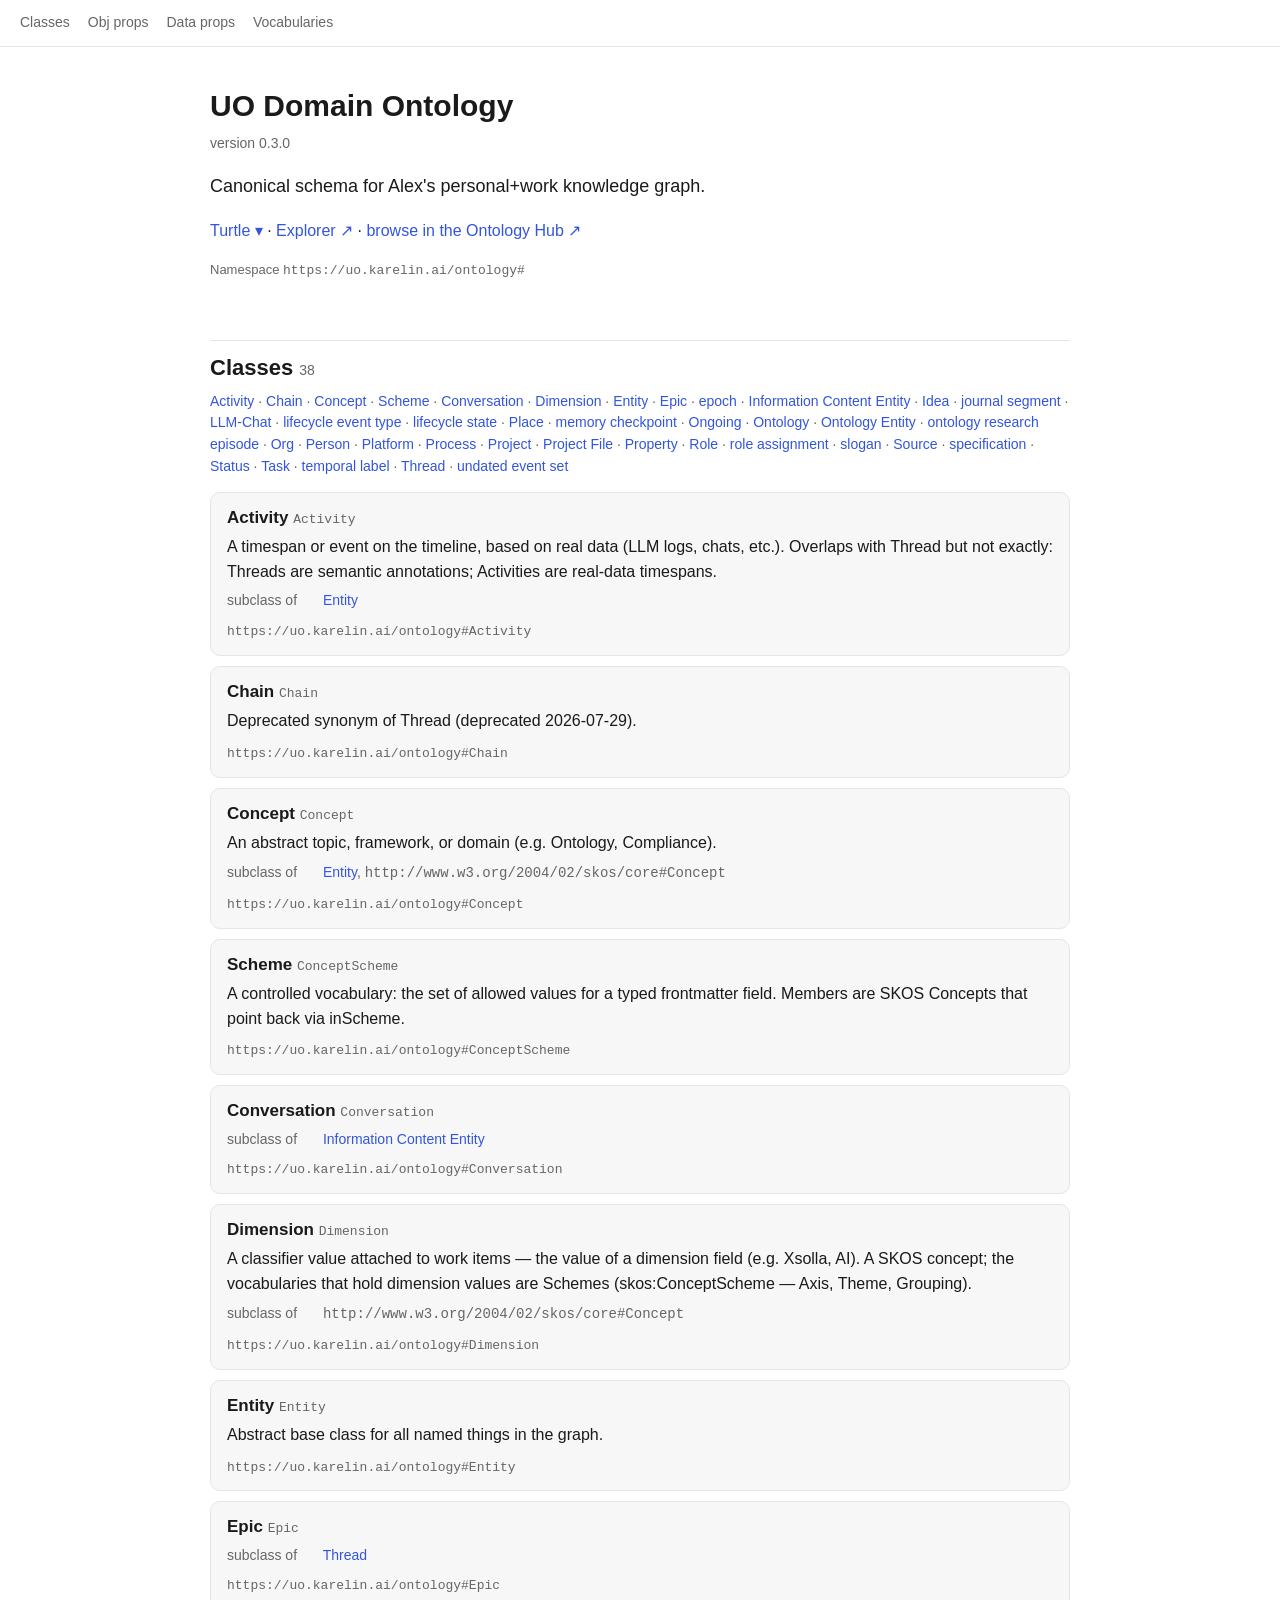
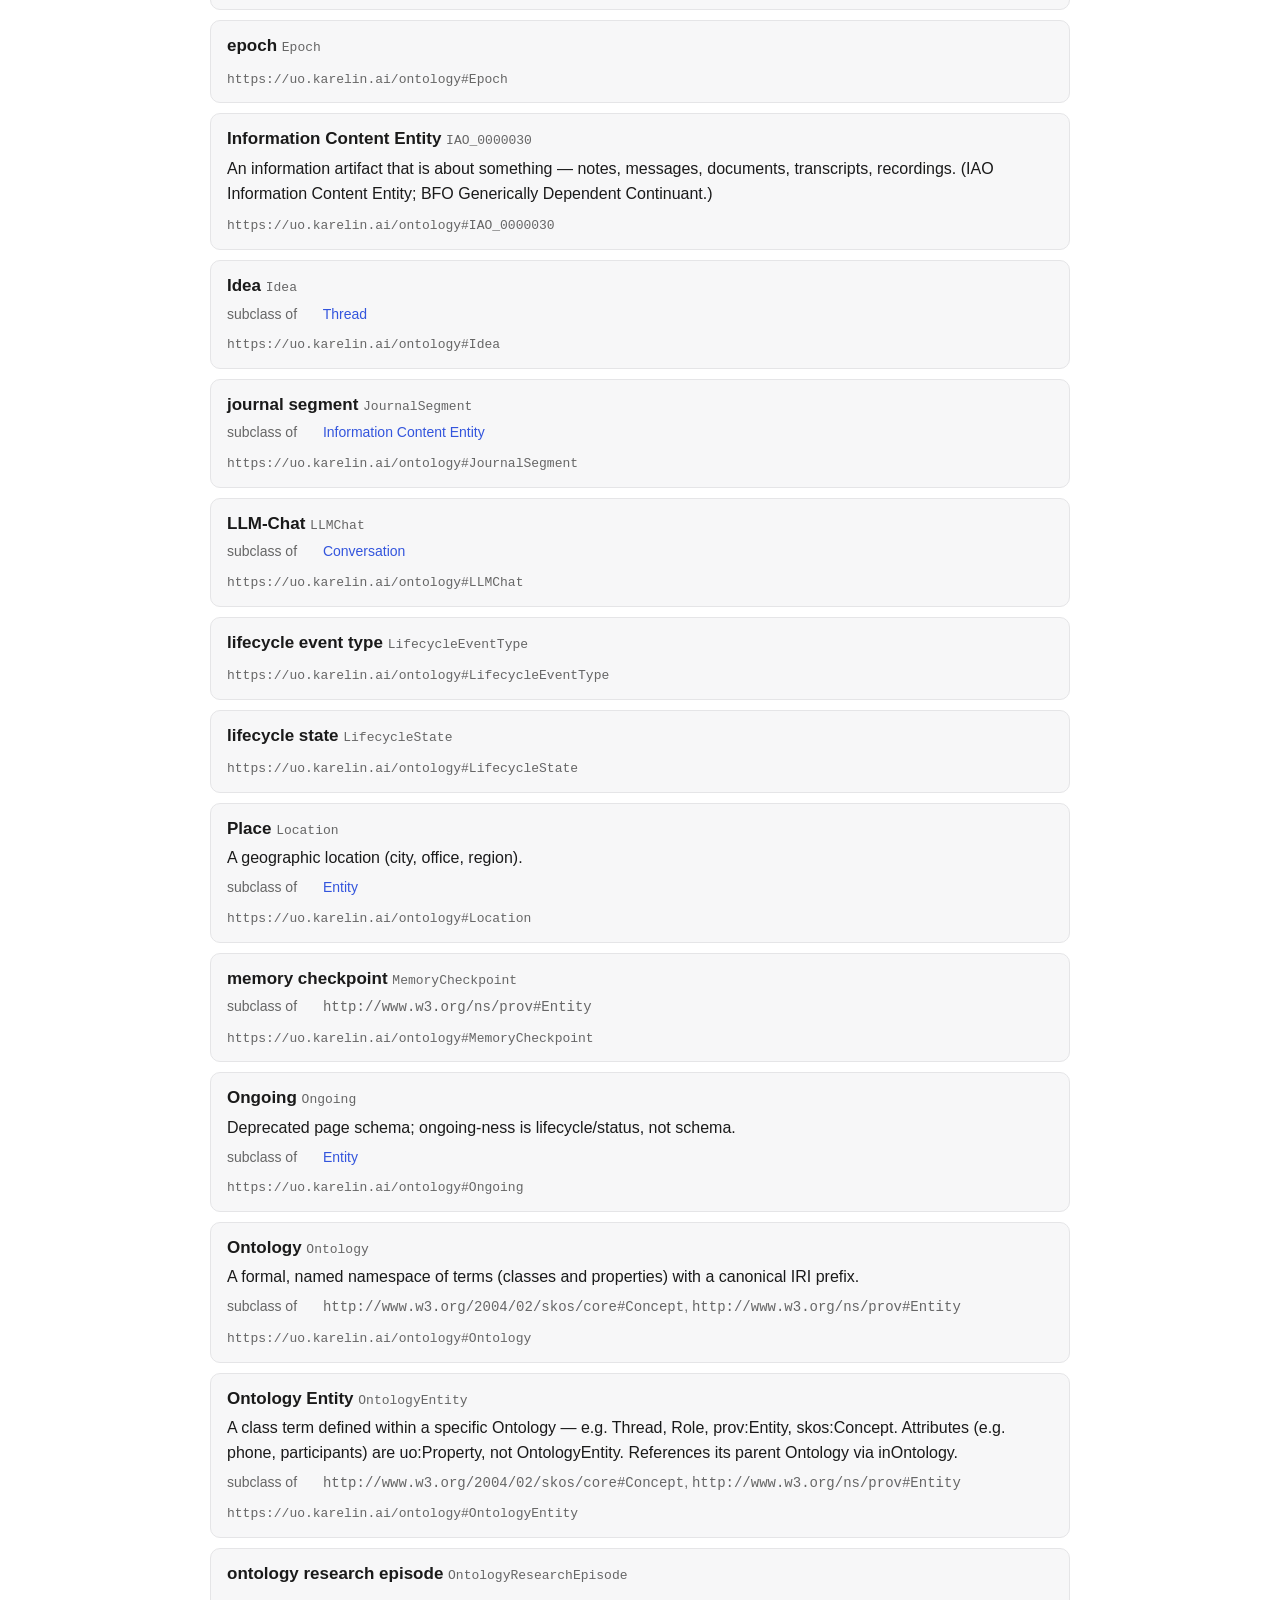
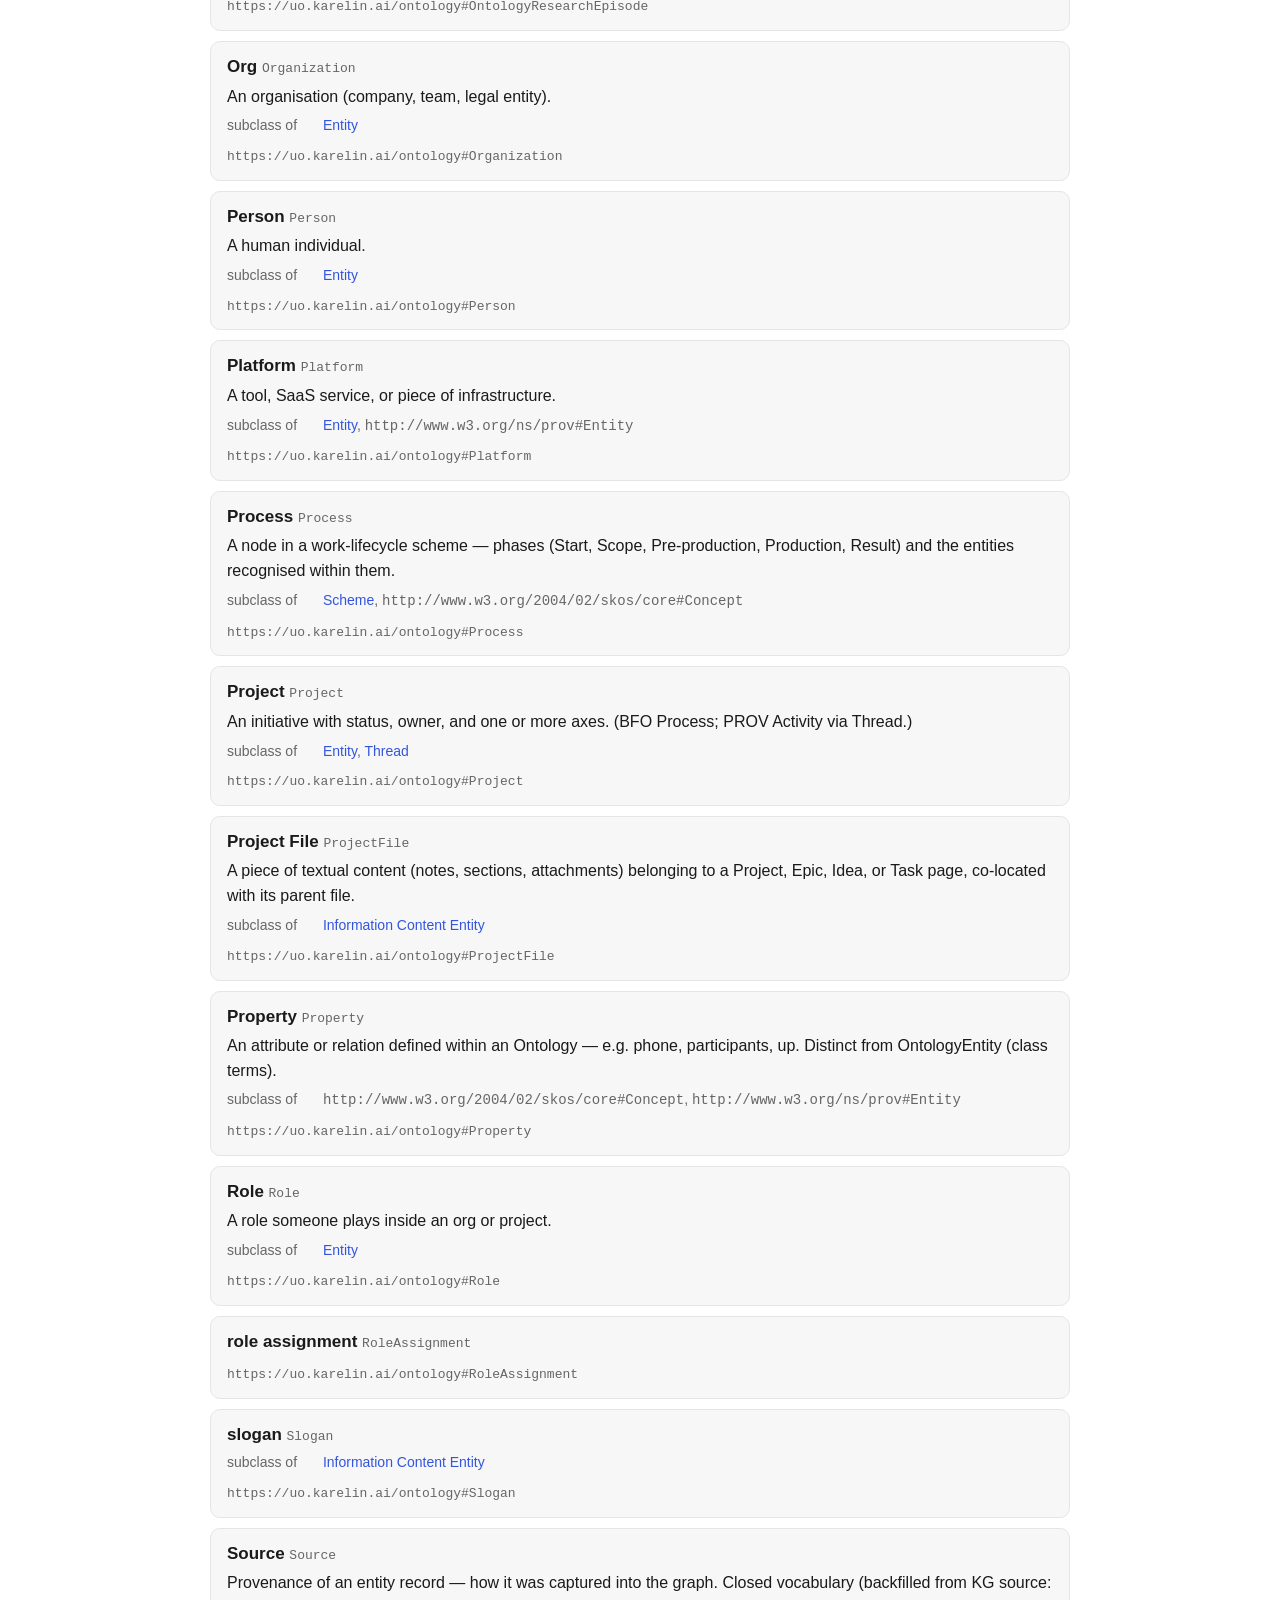
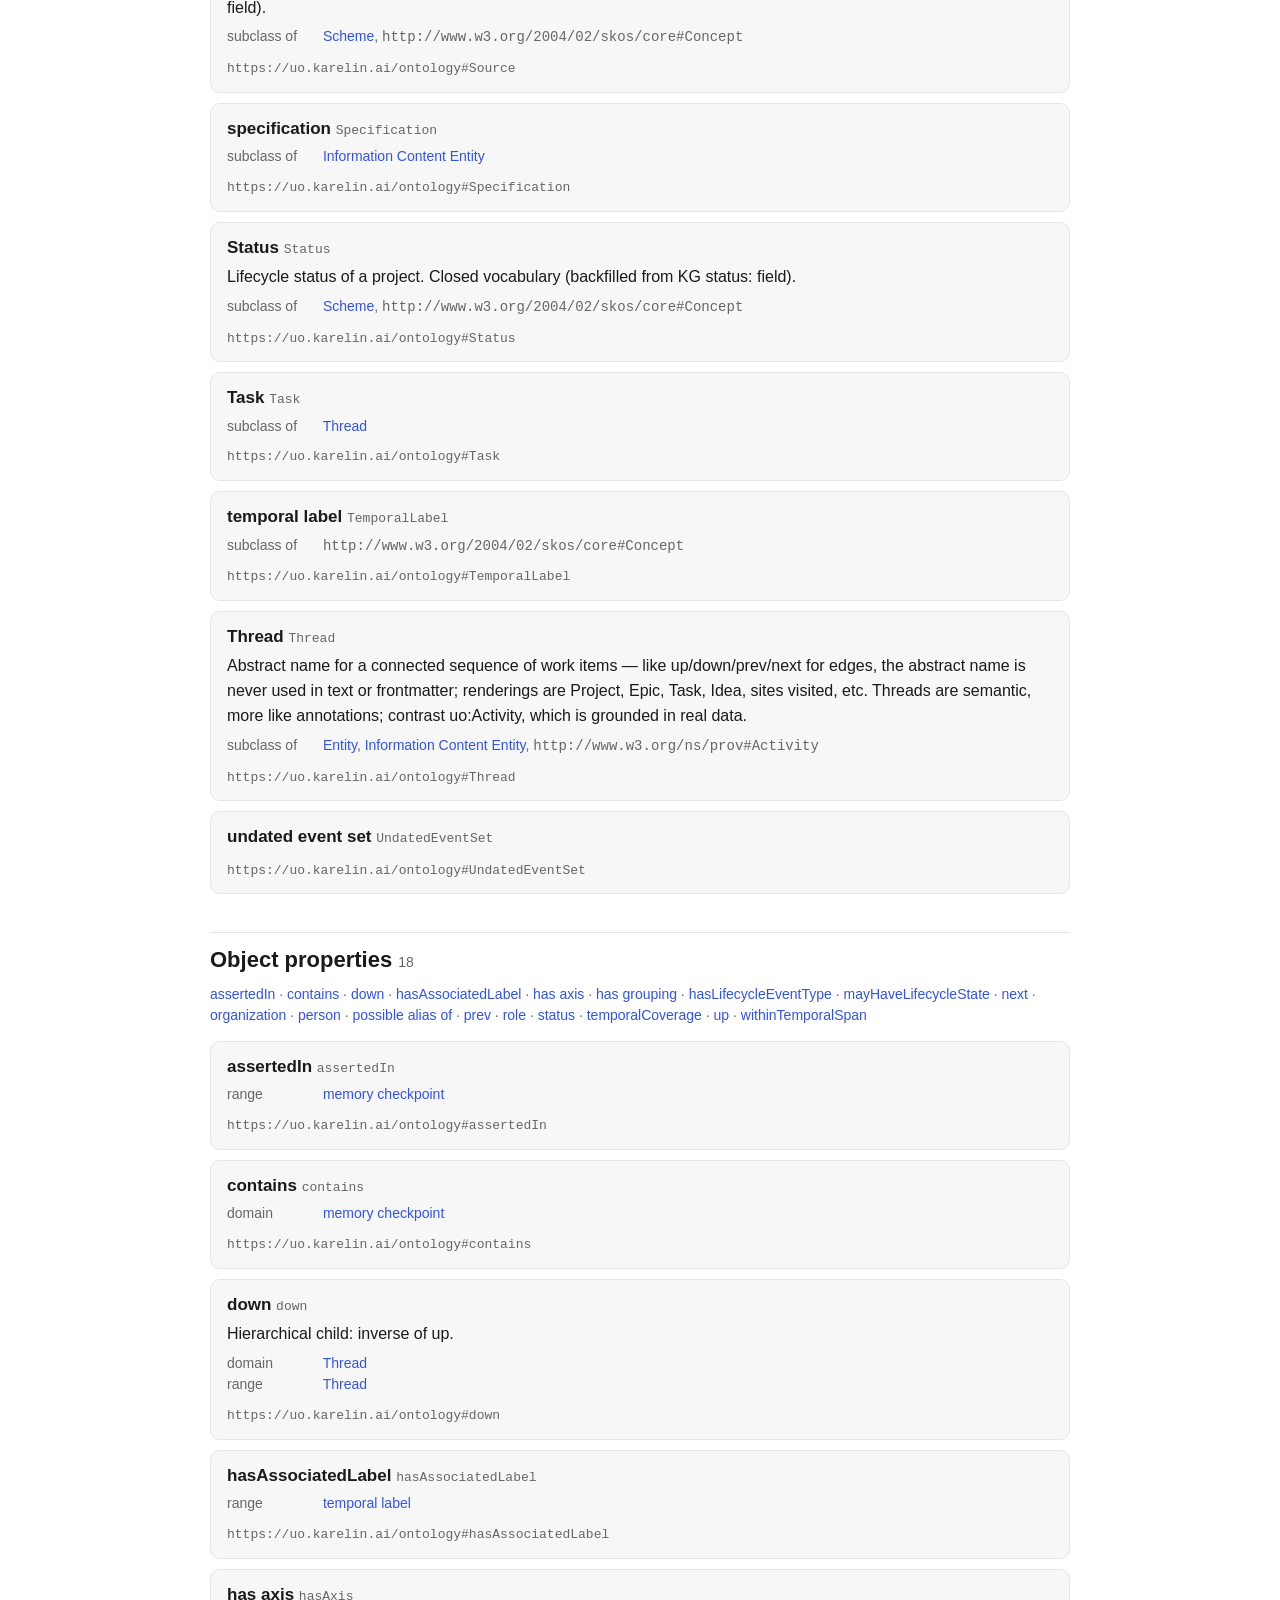
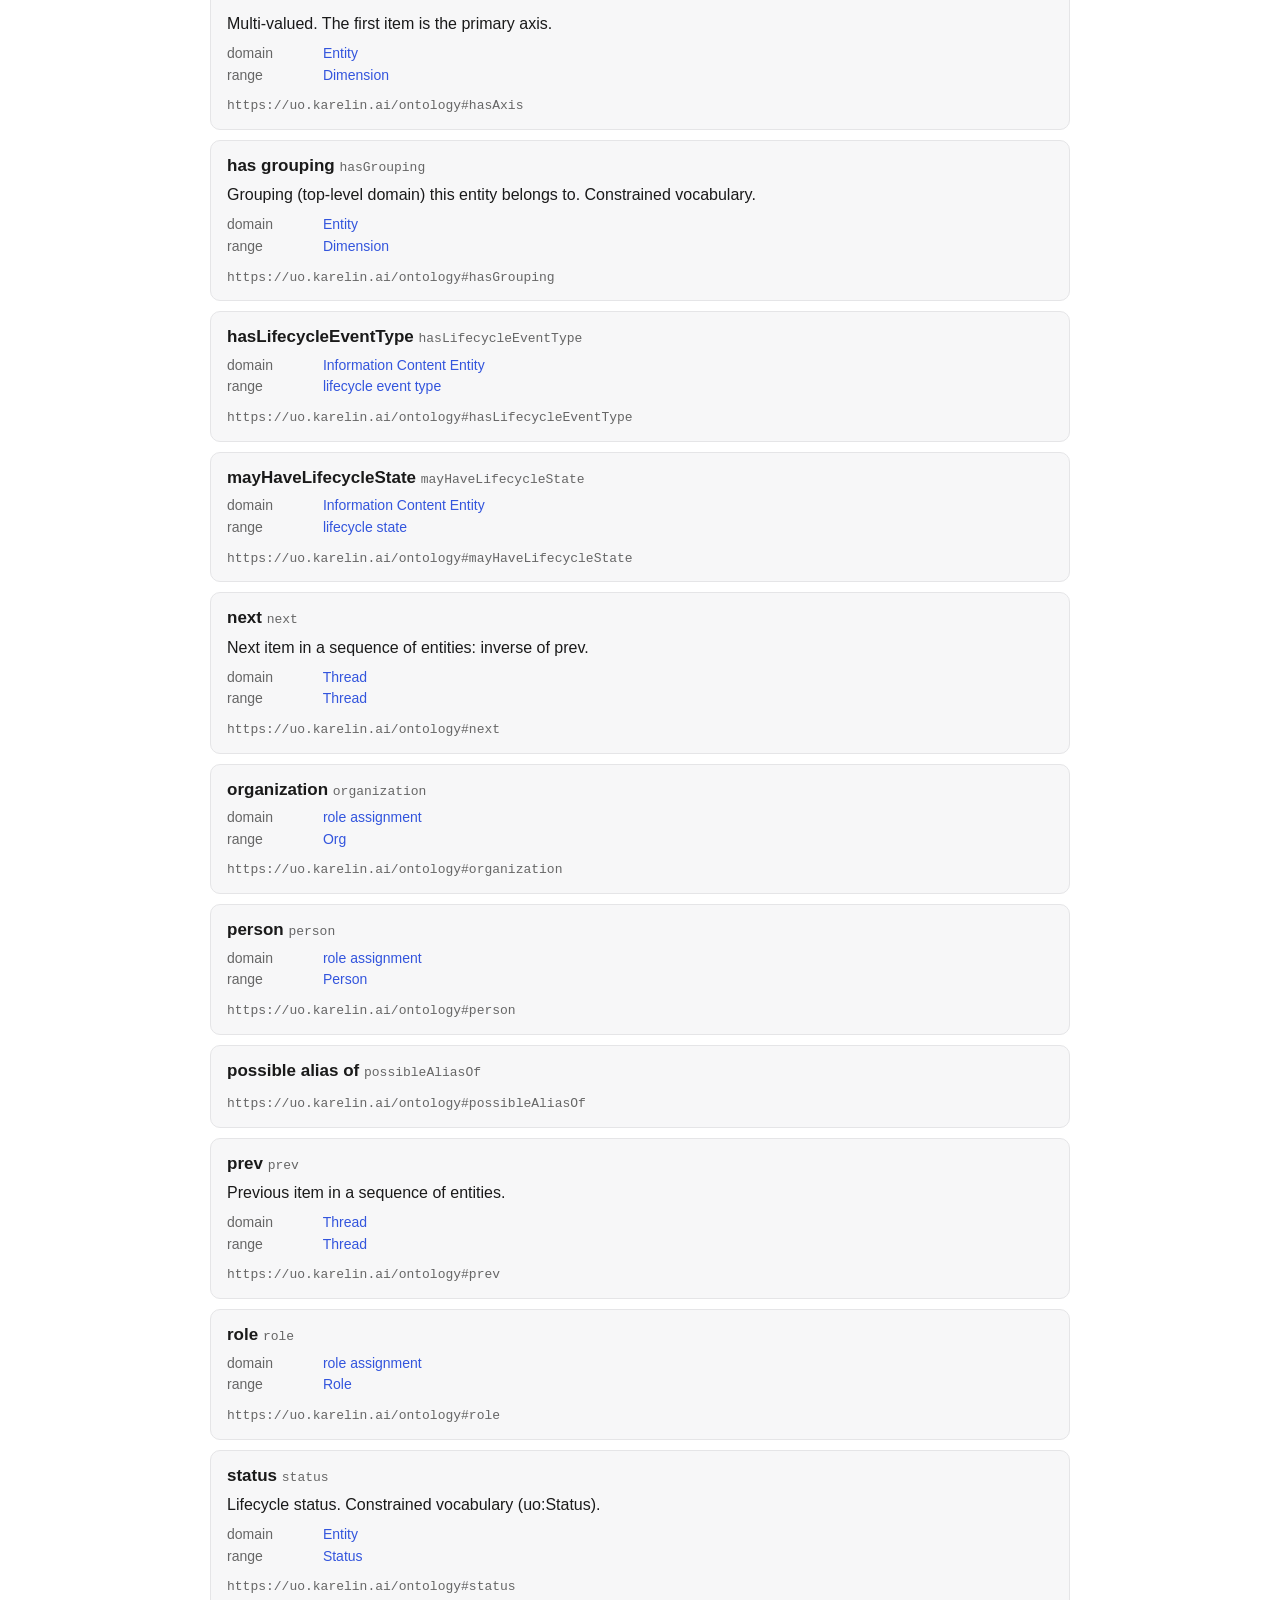
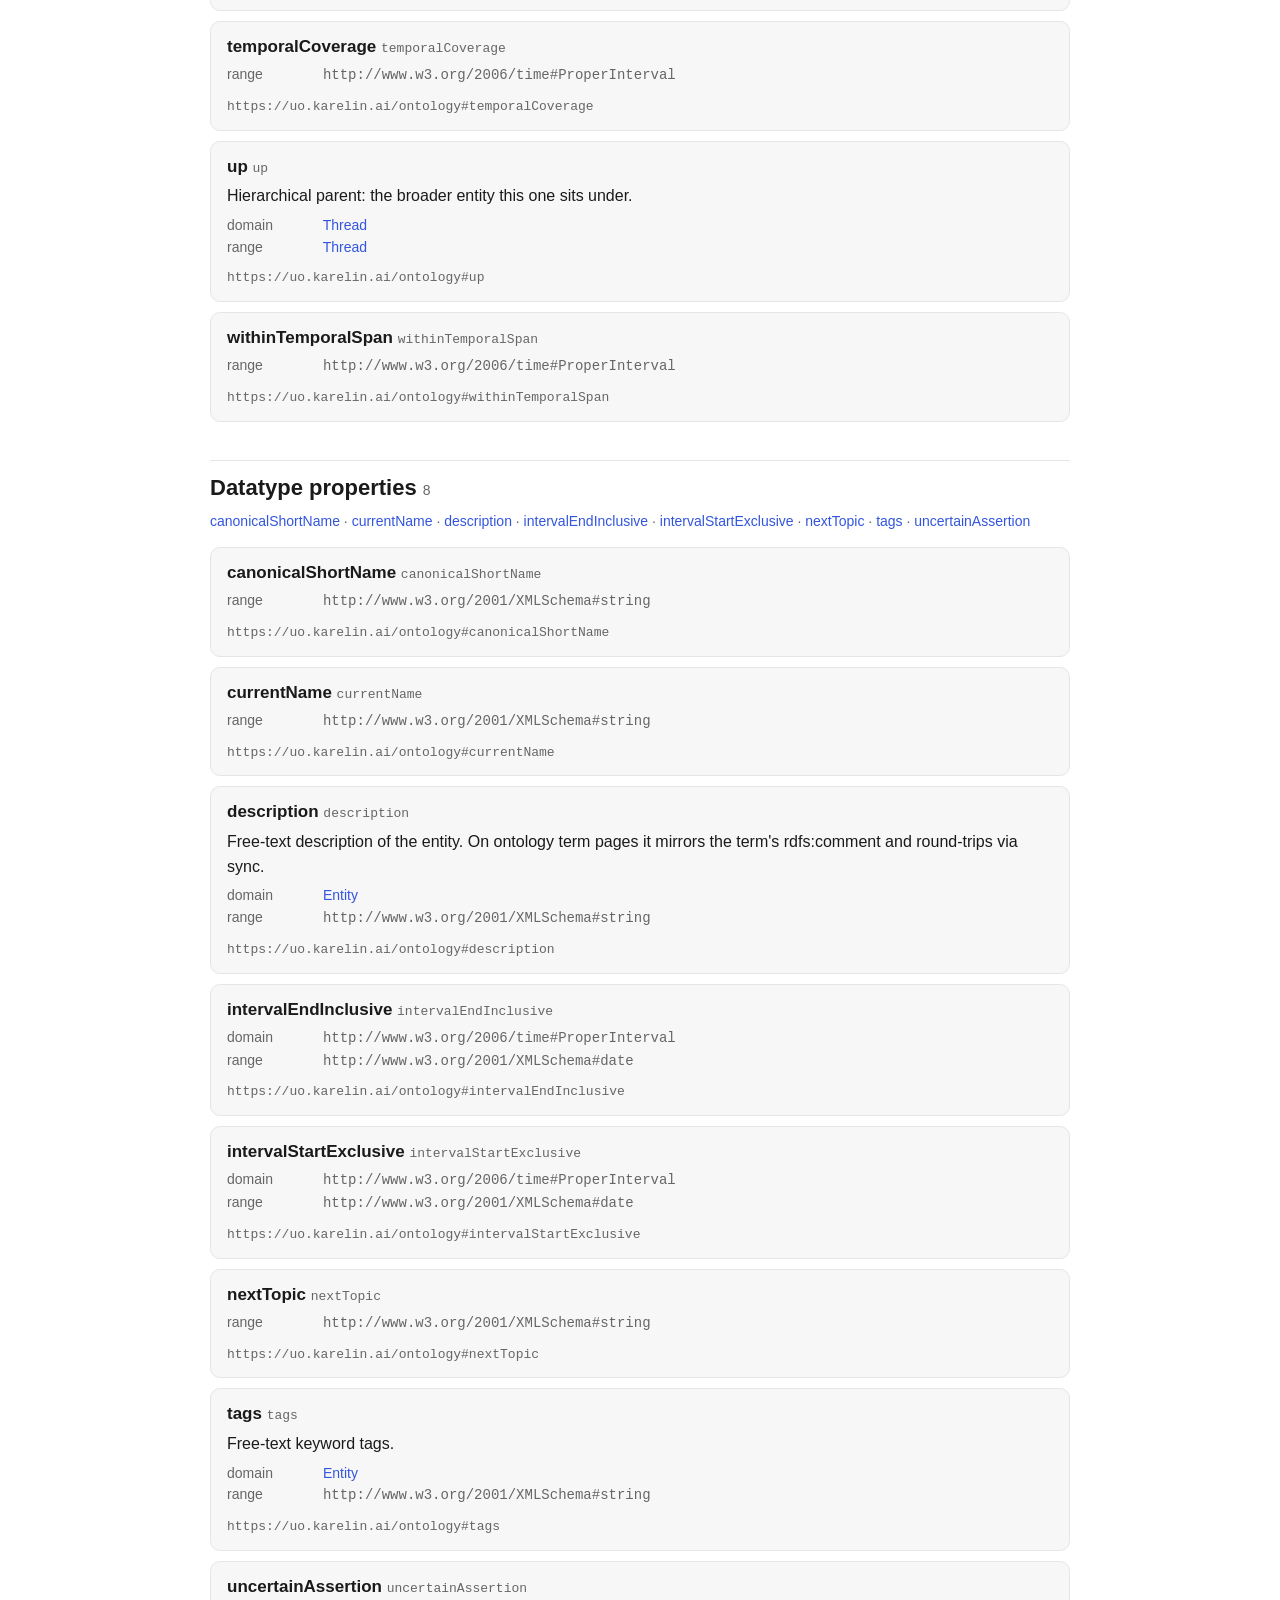
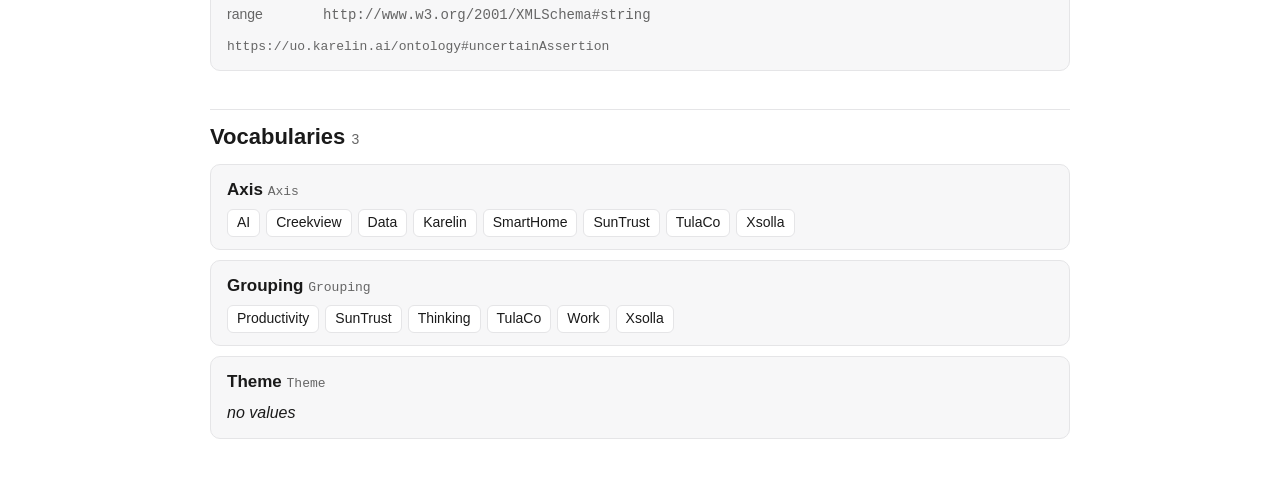
==== index.html @ 487de6f2 "deploy: akarelin/RAN@4d2ef115d4fa30626cdbbe7c22ff0600ea86fbbb" ====
<!doctype html>
<html lang="en"><head><meta charset="utf-8">
<meta name="viewport" content="width=device-width, initial-scale=1">
<link rel="alternate" type="text/turtle" href="ontology.ttl">
<title>UO Domain Ontology</title>
<style>
:root{--fg:#1a1a1a;--muted:#666;--bg:#fff;--card:#f7f7f8;--line:#e5e5e7;--acc:#3355dd}
@media(prefers-color-scheme:dark){:root{--fg:#e8e8ea;--muted:#9a9aa2;--bg:#161618;--card:#1e1e22;--line:#2c2c32;--acc:#7f9cff}}
*{box-sizing:border-box}body{margin:0;font:16px/1.55 -apple-system,Segoe UI,Roboto,sans-serif;color:var(--fg);background:var(--bg)}
.wrap{max-width:900px;margin:0 auto;padding:0 20px 80px}
nav{position:sticky;top:0;background:var(--bg);border-bottom:1px solid var(--line);padding:12px 20px;display:flex;gap:18px;flex-wrap:wrap}
nav a{color:var(--muted);text-decoration:none;font-size:14px}nav a:hover{color:var(--acc)}
header{padding:36px 0 8px}h1{margin:0 0 4px;font-size:30px}.ver{color:var(--muted);font-size:14px}
.lead{font-size:18px;color:var(--fg)}.ns code,.iri code{font-size:13px}
.links a{color:var(--acc);text-decoration:none}.ns{color:var(--muted);font-size:13px}
h2{margin:38px 0 6px;padding-top:10px;border-top:1px solid var(--line);font-size:22px}
h2 .n{color:var(--muted);font-size:14px;font-weight:400}
.toc{font-size:14px;color:var(--muted);margin:0 0 14px}.toc a{color:var(--acc);text-decoration:none}
.term{background:var(--card);border:1px solid var(--line);border-radius:10px;padding:12px 16px;margin:10px 0}
.term h3{margin:0 0 4px;font-size:17px}.term h3 .ln{color:var(--muted);font-weight:400;font-size:13px;font-family:ui-monospace,monospace}
.c{color:var(--fg);margin:2px 0 6px}.r{font-size:14px;color:var(--muted)}.r .k{display:inline-block;min-width:92px;color:var(--muted)}
.r a{color:var(--acc);text-decoration:none}.iri{margin-top:6px}.iri code{color:var(--muted)}
.chips{display:flex;flex-wrap:wrap;gap:6px;margin-top:6px}.chip{background:var(--bg);border:1px solid var(--line);border-radius:6px;padding:2px 9px;font-size:14px}
code{font-family:ui-monospace,SFMono-Regular,monospace}a:target,.term:target{scroll-margin-top:60px}.term:target{outline:2px solid var(--acc)}
</style></head><body><nav><a href="#classes">Classes</a><a href="#objectproperties">Obj props</a><a href="#datatypeproperties">Data props</a><a href="#vocabularies">Vocabularies</a></nav><div class="wrap"><header><h1>UO Domain Ontology</h1><div class="ver">version 0.3.0</div><p class="lead">Canonical schema for Alex&#x27;s personal+work knowledge graph.</p><p class="links"><a href="ontology.ttl">Turtle ▾</a> · <a href="explore/">Explorer ↗</a> · <a href="https://semantica.karel.in">browse in the Ontology Hub ↗</a></p><p class="ns">Namespace <code>https://uo.karelin.ai/ontology#</code></p></header><section id="classes"><h2>Classes <span class="n">38</span></h2><p class="toc"><a href="#Activity">Activity</a> · <a href="#Chain">Chain</a> · <a href="#Concept">Concept</a> · <a href="#ConceptScheme">Scheme</a> · <a href="#Conversation">Conversation</a> · <a href="#Dimension">Dimension</a> · <a href="#Entity">Entity</a> · <a href="#Epic">Epic</a> · <a href="#Epoch">epoch</a> · <a href="#IAO_0000030">Information Content Entity</a> · <a href="#Idea">Idea</a> · <a href="#JournalSegment">journal segment</a> · <a href="#LLMChat">LLM-Chat</a> · <a href="#LifecycleEventType">lifecycle event type</a> · <a href="#LifecycleState">lifecycle state</a> · <a href="#Location">Place</a> · <a href="#MemoryCheckpoint">memory checkpoint</a> · <a href="#Ongoing">Ongoing</a> · <a href="#Ontology">Ontology</a> · <a href="#OntologyEntity">Ontology Entity</a> · <a href="#OntologyResearchEpisode">ontology research episode</a> · <a href="#Organization">Org</a> · <a href="#Person">Person</a> · <a href="#Platform">Platform</a> · <a href="#Process">Process</a> · <a href="#Project">Project</a> · <a href="#ProjectFile">Project File</a> · <a href="#Property">Property</a> · <a href="#Role">Role</a> · <a href="#RoleAssignment">role assignment</a> · <a href="#Slogan">slogan</a> · <a href="#Source">Source</a> · <a href="#Specification">specification</a> · <a href="#Status">Status</a> · <a href="#Task">Task</a> · <a href="#TemporalLabel">temporal label</a> · <a href="#Thread">Thread</a> · <a href="#UndatedEventSet">undated event set</a></p><div class="term" id="Activity"><h3>Activity <span class="ln">Activity</span></h3><div class="c">A timespan or event on the timeline, based on real data (LLM logs, chats, etc.). Overlaps with Thread but not exactly: Threads are semantic annotations; Activities are real-data timespans.</div><div class="r"><span class="k">subclass of</span> <a href="#Entity">Entity</a></div><div class="iri"><code>https://uo.karelin.ai/ontology#Activity</code></div></div><div class="term" id="Chain"><h3>Chain <span class="ln">Chain</span></h3><div class="c">Deprecated synonym of Thread (deprecated 2026-07-29).</div><div class="iri"><code>https://uo.karelin.ai/ontology#Chain</code></div></div><div class="term" id="Concept"><h3>Concept <span class="ln">Concept</span></h3><div class="c">An abstract topic, framework, or domain (e.g. Ontology, Compliance).</div><div class="r"><span class="k">subclass of</span> <a href="#Entity">Entity</a>, <code>http://www.w3.org/2004/02/skos/core#Concept</code></div><div class="iri"><code>https://uo.karelin.ai/ontology#Concept</code></div></div><div class="term" id="ConceptScheme"><h3>Scheme <span class="ln">ConceptScheme</span></h3><div class="c">A controlled vocabulary: the set of allowed values for a typed frontmatter field. Members are SKOS Concepts that point back via inScheme.</div><div class="iri"><code>https://uo.karelin.ai/ontology#ConceptScheme</code></div></div><div class="term" id="Conversation"><h3>Conversation <span class="ln">Conversation</span></h3><div class="r"><span class="k">subclass of</span> <a href="#IAO_0000030">Information Content Entity</a></div><div class="iri"><code>https://uo.karelin.ai/ontology#Conversation</code></div></div><div class="term" id="Dimension"><h3>Dimension <span class="ln">Dimension</span></h3><div class="c">A classifier value attached to work items — the value of a dimension field (e.g. Xsolla, AI). A SKOS concept; the vocabularies that hold dimension values are Schemes (skos:ConceptScheme — Axis, Theme, Grouping).</div><div class="r"><span class="k">subclass of</span> <code>http://www.w3.org/2004/02/skos/core#Concept</code></div><div class="iri"><code>https://uo.karelin.ai/ontology#Dimension</code></div></div><div class="term" id="Entity"><h3>Entity <span class="ln">Entity</span></h3><div class="c">Abstract base class for all named things in the graph.</div><div class="iri"><code>https://uo.karelin.ai/ontology#Entity</code></div></div><div class="term" id="Epic"><h3>Epic <span class="ln">Epic</span></h3><div class="r"><span class="k">subclass of</span> <a href="#Thread">Thread</a></div><div class="iri"><code>https://uo.karelin.ai/ontology#Epic</code></div></div><div class="term" id="Epoch"><h3>epoch <span class="ln">Epoch</span></h3><div class="iri"><code>https://uo.karelin.ai/ontology#Epoch</code></div></div><div class="term" id="IAO_0000030"><h3>Information Content Entity <span class="ln">IAO_0000030</span></h3><div class="c">An information artifact that is about something — notes, messages, documents, transcripts, recordings. (IAO Information Content Entity; BFO Generically Dependent Continuant.)</div><div class="iri"><code>https://uo.karelin.ai/ontology#IAO_0000030</code></div></div><div class="term" id="Idea"><h3>Idea <span class="ln">Idea</span></h3><div class="r"><span class="k">subclass of</span> <a href="#Thread">Thread</a></div><div class="iri"><code>https://uo.karelin.ai/ontology#Idea</code></div></div><div class="term" id="JournalSegment"><h3>journal segment <span class="ln">JournalSegment</span></h3><div class="r"><span class="k">subclass of</span> <a href="#IAO_0000030">Information Content Entity</a></div><div class="iri"><code>https://uo.karelin.ai/ontology#JournalSegment</code></div></div><div class="term" id="LLMChat"><h3>LLM-Chat <span class="ln">LLMChat</span></h3><div class="r"><span class="k">subclass of</span> <a href="#Conversation">Conversation</a></div><div class="iri"><code>https://uo.karelin.ai/ontology#LLMChat</code></div></div><div class="term" id="LifecycleEventType"><h3>lifecycle event type <span class="ln">LifecycleEventType</span></h3><div class="iri"><code>https://uo.karelin.ai/ontology#LifecycleEventType</code></div></div><div class="term" id="LifecycleState"><h3>lifecycle state <span class="ln">LifecycleState</span></h3><div class="iri"><code>https://uo.karelin.ai/ontology#LifecycleState</code></div></div><div class="term" id="Location"><h3>Place <span class="ln">Location</span></h3><div class="c">A geographic location (city, office, region).</div><div class="r"><span class="k">subclass of</span> <a href="#Entity">Entity</a></div><div class="iri"><code>https://uo.karelin.ai/ontology#Location</code></div></div><div class="term" id="MemoryCheckpoint"><h3>memory checkpoint <span class="ln">MemoryCheckpoint</span></h3><div class="r"><span class="k">subclass of</span> <code>http://www.w3.org/ns/prov#Entity</code></div><div class="iri"><code>https://uo.karelin.ai/ontology#MemoryCheckpoint</code></div></div><div class="term" id="Ongoing"><h3>Ongoing <span class="ln">Ongoing</span></h3><div class="c">Deprecated page schema; ongoing-ness is lifecycle/status, not schema.</div><div class="r"><span class="k">subclass of</span> <a href="#Entity">Entity</a></div><div class="iri"><code>https://uo.karelin.ai/ontology#Ongoing</code></div></div><div class="term" id="Ontology"><h3>Ontology <span class="ln">Ontology</span></h3><div class="c">A formal, named namespace of terms (classes and properties) with a canonical IRI prefix.</div><div class="r"><span class="k">subclass of</span> <code>http://www.w3.org/2004/02/skos/core#Concept</code>, <code>http://www.w3.org/ns/prov#Entity</code></div><div class="iri"><code>https://uo.karelin.ai/ontology#Ontology</code></div></div><div class="term" id="OntologyEntity"><h3>Ontology Entity <span class="ln">OntologyEntity</span></h3><div class="c">A class term defined within a specific Ontology — e.g. Thread, Role, prov:Entity, skos:Concept. Attributes (e.g. phone, participants) are uo:Property, not OntologyEntity. References its parent Ontology via inOntology.</div><div class="r"><span class="k">subclass of</span> <code>http://www.w3.org/2004/02/skos/core#Concept</code>, <code>http://www.w3.org/ns/prov#Entity</code></div><div class="iri"><code>https://uo.karelin.ai/ontology#OntologyEntity</code></div></div><div class="term" id="OntologyResearchEpisode"><h3>ontology research episode <span class="ln">OntologyResearchEpisode</span></h3><div class="iri"><code>https://uo.karelin.ai/ontology#OntologyResearchEpisode</code></div></div><div class="term" id="Organization"><h3>Org <span class="ln">Organization</span></h3><div class="c">An organisation (company, team, legal entity).</div><div class="r"><span class="k">subclass of</span> <a href="#Entity">Entity</a></div><div class="iri"><code>https://uo.karelin.ai/ontology#Organization</code></div></div><div class="term" id="Person"><h3>Person <span class="ln">Person</span></h3><div class="c">A human individual.</div><div class="r"><span class="k">subclass of</span> <a href="#Entity">Entity</a></div><div class="iri"><code>https://uo.karelin.ai/ontology#Person</code></div></div><div class="term" id="Platform"><h3>Platform <span class="ln">Platform</span></h3><div class="c">A tool, SaaS service, or piece of infrastructure.</div><div class="r"><span class="k">subclass of</span> <a href="#Entity">Entity</a>, <code>http://www.w3.org/ns/prov#Entity</code></div><div class="iri"><code>https://uo.karelin.ai/ontology#Platform</code></div></div><div class="term" id="Process"><h3>Process <span class="ln">Process</span></h3><div class="c">A node in a work-lifecycle scheme — phases (Start, Scope, Pre-production, Production, Result) and the entities recognised within them.</div><div class="r"><span class="k">subclass of</span> <a href="#ConceptScheme">Scheme</a>, <code>http://www.w3.org/2004/02/skos/core#Concept</code></div><div class="iri"><code>https://uo.karelin.ai/ontology#Process</code></div></div><div class="term" id="Project"><h3>Project <span class="ln">Project</span></h3><div class="c">An initiative with status, owner, and one or more axes. (BFO Process; PROV Activity via Thread.)</div><div class="r"><span class="k">subclass of</span> <a href="#Entity">Entity</a>, <a href="#Thread">Thread</a></div><div class="iri"><code>https://uo.karelin.ai/ontology#Project</code></div></div><div class="term" id="ProjectFile"><h3>Project File <span class="ln">ProjectFile</span></h3><div class="c">A piece of textual content (notes, sections, attachments) belonging to a Project, Epic, Idea, or Task page, co-located with its parent file.</div><div class="r"><span class="k">subclass of</span> <a href="#IAO_0000030">Information Content Entity</a></div><div class="iri"><code>https://uo.karelin.ai/ontology#ProjectFile</code></div></div><div class="term" id="Property"><h3>Property <span class="ln">Property</span></h3><div class="c">An attribute or relation defined within an Ontology — e.g. phone, participants, up. Distinct from OntologyEntity (class terms).</div><div class="r"><span class="k">subclass of</span> <code>http://www.w3.org/2004/02/skos/core#Concept</code>, <code>http://www.w3.org/ns/prov#Entity</code></div><div class="iri"><code>https://uo.karelin.ai/ontology#Property</code></div></div><div class="term" id="Role"><h3>Role <span class="ln">Role</span></h3><div class="c">A role someone plays inside an org or project.</div><div class="r"><span class="k">subclass of</span> <a href="#Entity">Entity</a></div><div class="iri"><code>https://uo.karelin.ai/ontology#Role</code></div></div><div class="term" id="RoleAssignment"><h3>role assignment <span class="ln">RoleAssignment</span></h3><div class="iri"><code>https://uo.karelin.ai/ontology#RoleAssignment</code></div></div><div class="term" id="Slogan"><h3>slogan <span class="ln">Slogan</span></h3><div class="r"><span class="k">subclass of</span> <a href="#IAO_0000030">Information Content Entity</a></div><div class="iri"><code>https://uo.karelin.ai/ontology#Slogan</code></div></div><div class="term" id="Source"><h3>Source <span class="ln">Source</span></h3><div class="c">Provenance of an entity record — how it was captured into the graph. Closed vocabulary (backfilled from KG source: field).</div><div class="r"><span class="k">subclass of</span> <a href="#ConceptScheme">Scheme</a>, <code>http://www.w3.org/2004/02/skos/core#Concept</code></div><div class="iri"><code>https://uo.karelin.ai/ontology#Source</code></div></div><div class="term" id="Specification"><h3>specification <span class="ln">Specification</span></h3><div class="r"><span class="k">subclass of</span> <a href="#IAO_0000030">Information Content Entity</a></div><div class="iri"><code>https://uo.karelin.ai/ontology#Specification</code></div></div><div class="term" id="Status"><h3>Status <span class="ln">Status</span></h3><div class="c">Lifecycle status of a project. Closed vocabulary (backfilled from KG status: field).</div><div class="r"><span class="k">subclass of</span> <a href="#ConceptScheme">Scheme</a>, <code>http://www.w3.org/2004/02/skos/core#Concept</code></div><div class="iri"><code>https://uo.karelin.ai/ontology#Status</code></div></div><div class="term" id="Task"><h3>Task <span class="ln">Task</span></h3><div class="r"><span class="k">subclass of</span> <a href="#Thread">Thread</a></div><div class="iri"><code>https://uo.karelin.ai/ontology#Task</code></div></div><div class="term" id="TemporalLabel"><h3>temporal label <span class="ln">TemporalLabel</span></h3><div class="r"><span class="k">subclass of</span> <code>http://www.w3.org/2004/02/skos/core#Concept</code></div><div class="iri"><code>https://uo.karelin.ai/ontology#TemporalLabel</code></div></div><div class="term" id="Thread"><h3>Thread <span class="ln">Thread</span></h3><div class="c">Abstract name for a connected sequence of work items — like up/down/prev/next for edges, the abstract name is never used in text or frontmatter; renderings are Project, Epic, Task, Idea, sites visited, etc. Threads are semantic, more like annotations; contrast uo:Activity, which is grounded in real data.</div><div class="r"><span class="k">subclass of</span> <a href="#Entity">Entity</a>, <a href="#IAO_0000030">Information Content Entity</a>, <code>http://www.w3.org/ns/prov#Activity</code></div><div class="iri"><code>https://uo.karelin.ai/ontology#Thread</code></div></div><div class="term" id="UndatedEventSet"><h3>undated event set <span class="ln">UndatedEventSet</span></h3><div class="iri"><code>https://uo.karelin.ai/ontology#UndatedEventSet</code></div></div></section><section id="objectproperties"><h2>Object properties <span class="n">18</span></h2><p class="toc"><a href="#assertedIn">assertedIn</a> · <a href="#contains">contains</a> · <a href="#down">down</a> · <a href="#hasAssociatedLabel">hasAssociatedLabel</a> · <a href="#hasAxis">has axis</a> · <a href="#hasGrouping">has grouping</a> · <a href="#hasLifecycleEventType">hasLifecycleEventType</a> · <a href="#mayHaveLifecycleState">mayHaveLifecycleState</a> · <a href="#next">next</a> · <a href="#organization">organization</a> · <a href="#person">person</a> · <a href="#possibleAliasOf">possible alias of</a> · <a href="#prev">prev</a> · <a href="#role">role</a> · <a href="#status">status</a> · <a href="#temporalCoverage">temporalCoverage</a> · <a href="#up">up</a> · <a href="#withinTemporalSpan">withinTemporalSpan</a></p><div class="term" id="assertedIn"><h3>assertedIn <span class="ln">assertedIn</span></h3><div class="r"><span class="k">range</span> <a href="#MemoryCheckpoint">memory checkpoint</a></div><div class="iri"><code>https://uo.karelin.ai/ontology#assertedIn</code></div></div><div class="term" id="contains"><h3>contains <span class="ln">contains</span></h3><div class="r"><span class="k">domain</span> <a href="#MemoryCheckpoint">memory checkpoint</a></div><div class="iri"><code>https://uo.karelin.ai/ontology#contains</code></div></div><div class="term" id="down"><h3>down <span class="ln">down</span></h3><div class="c">Hierarchical child: inverse of up.</div><div class="r"><span class="k">domain</span> <a href="#Thread">Thread</a></div><div class="r"><span class="k">range</span> <a href="#Thread">Thread</a></div><div class="iri"><code>https://uo.karelin.ai/ontology#down</code></div></div><div class="term" id="hasAssociatedLabel"><h3>hasAssociatedLabel <span class="ln">hasAssociatedLabel</span></h3><div class="r"><span class="k">range</span> <a href="#TemporalLabel">temporal label</a></div><div class="iri"><code>https://uo.karelin.ai/ontology#hasAssociatedLabel</code></div></div><div class="term" id="hasAxis"><h3>has axis <span class="ln">hasAxis</span></h3><div class="c">Multi-valued. The first item is the primary axis.</div><div class="r"><span class="k">domain</span> <a href="#Entity">Entity</a></div><div class="r"><span class="k">range</span> <a href="#Dimension">Dimension</a></div><div class="iri"><code>https://uo.karelin.ai/ontology#hasAxis</code></div></div><div class="term" id="hasGrouping"><h3>has grouping <span class="ln">hasGrouping</span></h3><div class="c">Grouping (top-level domain) this entity belongs to. Constrained vocabulary.</div><div class="r"><span class="k">domain</span> <a href="#Entity">Entity</a></div><div class="r"><span class="k">range</span> <a href="#Dimension">Dimension</a></div><div class="iri"><code>https://uo.karelin.ai/ontology#hasGrouping</code></div></div><div class="term" id="hasLifecycleEventType"><h3>hasLifecycleEventType <span class="ln">hasLifecycleEventType</span></h3><div class="r"><span class="k">domain</span> <a href="#IAO_0000030">Information Content Entity</a></div><div class="r"><span class="k">range</span> <a href="#LifecycleEventType">lifecycle event type</a></div><div class="iri"><code>https://uo.karelin.ai/ontology#hasLifecycleEventType</code></div></div><div class="term" id="mayHaveLifecycleState"><h3>mayHaveLifecycleState <span class="ln">mayHaveLifecycleState</span></h3><div class="r"><span class="k">domain</span> <a href="#IAO_0000030">Information Content Entity</a></div><div class="r"><span class="k">range</span> <a href="#LifecycleState">lifecycle state</a></div><div class="iri"><code>https://uo.karelin.ai/ontology#mayHaveLifecycleState</code></div></div><div class="term" id="next"><h3>next <span class="ln">next</span></h3><div class="c">Next item in a sequence of entities: inverse of prev.</div><div class="r"><span class="k">domain</span> <a href="#Thread">Thread</a></div><div class="r"><span class="k">range</span> <a href="#Thread">Thread</a></div><div class="iri"><code>https://uo.karelin.ai/ontology#next</code></div></div><div class="term" id="organization"><h3>organization <span class="ln">organization</span></h3><div class="r"><span class="k">domain</span> <a href="#RoleAssignment">role assignment</a></div><div class="r"><span class="k">range</span> <a href="#Organization">Org</a></div><div class="iri"><code>https://uo.karelin.ai/ontology#organization</code></div></div><div class="term" id="person"><h3>person <span class="ln">person</span></h3><div class="r"><span class="k">domain</span> <a href="#RoleAssignment">role assignment</a></div><div class="r"><span class="k">range</span> <a href="#Person">Person</a></div><div class="iri"><code>https://uo.karelin.ai/ontology#person</code></div></div><div class="term" id="possibleAliasOf"><h3>possible alias of <span class="ln">possibleAliasOf</span></h3><div class="iri"><code>https://uo.karelin.ai/ontology#possibleAliasOf</code></div></div><div class="term" id="prev"><h3>prev <span class="ln">prev</span></h3><div class="c">Previous item in a sequence of entities.</div><div class="r"><span class="k">domain</span> <a href="#Thread">Thread</a></div><div class="r"><span class="k">range</span> <a href="#Thread">Thread</a></div><div class="iri"><code>https://uo.karelin.ai/ontology#prev</code></div></div><div class="term" id="role"><h3>role <span class="ln">role</span></h3><div class="r"><span class="k">domain</span> <a href="#RoleAssignment">role assignment</a></div><div class="r"><span class="k">range</span> <a href="#Role">Role</a></div><div class="iri"><code>https://uo.karelin.ai/ontology#role</code></div></div><div class="term" id="status"><h3>status <span class="ln">status</span></h3><div class="c">Lifecycle status. Constrained vocabulary (uo:Status).</div><div class="r"><span class="k">domain</span> <a href="#Entity">Entity</a></div><div class="r"><span class="k">range</span> <a href="#Status">Status</a></div><div class="iri"><code>https://uo.karelin.ai/ontology#status</code></div></div><div class="term" id="temporalCoverage"><h3>temporalCoverage <span class="ln">temporalCoverage</span></h3><div class="r"><span class="k">range</span> <code>http://www.w3.org/2006/time#ProperInterval</code></div><div class="iri"><code>https://uo.karelin.ai/ontology#temporalCoverage</code></div></div><div class="term" id="up"><h3>up <span class="ln">up</span></h3><div class="c">Hierarchical parent: the broader entity this one sits under.</div><div class="r"><span class="k">domain</span> <a href="#Thread">Thread</a></div><div class="r"><span class="k">range</span> <a href="#Thread">Thread</a></div><div class="iri"><code>https://uo.karelin.ai/ontology#up</code></div></div><div class="term" id="withinTemporalSpan"><h3>withinTemporalSpan <span class="ln">withinTemporalSpan</span></h3><div class="r"><span class="k">range</span> <code>http://www.w3.org/2006/time#ProperInterval</code></div><div class="iri"><code>https://uo.karelin.ai/ontology#withinTemporalSpan</code></div></div></section><section id="datatypeproperties"><h2>Datatype properties <span class="n">8</span></h2><p class="toc"><a href="#canonicalShortName">canonicalShortName</a> · <a href="#currentName">currentName</a> · <a href="#description">description</a> · <a href="#intervalEndInclusive">intervalEndInclusive</a> · <a href="#intervalStartExclusive">intervalStartExclusive</a> · <a href="#nextTopic">nextTopic</a> · <a href="#tags">tags</a> · <a href="#uncertainAssertion">uncertainAssertion</a></p><div class="term" id="canonicalShortName"><h3>canonicalShortName <span class="ln">canonicalShortName</span></h3><div class="r"><span class="k">range</span> <code>http://www.w3.org/2001/XMLSchema#string</code></div><div class="iri"><code>https://uo.karelin.ai/ontology#canonicalShortName</code></div></div><div class="term" id="currentName"><h3>currentName <span class="ln">currentName</span></h3><div class="r"><span class="k">range</span> <code>http://www.w3.org/2001/XMLSchema#string</code></div><div class="iri"><code>https://uo.karelin.ai/ontology#currentName</code></div></div><div class="term" id="description"><h3>description <span class="ln">description</span></h3><div class="c">Free-text description of the entity. On ontology term pages it mirrors the term&#x27;s rdfs:comment and round-trips via sync.</div><div class="r"><span class="k">domain</span> <a href="#Entity">Entity</a></div><div class="r"><span class="k">range</span> <code>http://www.w3.org/2001/XMLSchema#string</code></div><div class="iri"><code>https://uo.karelin.ai/ontology#description</code></div></div><div class="term" id="intervalEndInclusive"><h3>intervalEndInclusive <span class="ln">intervalEndInclusive</span></h3><div class="r"><span class="k">domain</span> <code>http://www.w3.org/2006/time#ProperInterval</code></div><div class="r"><span class="k">range</span> <code>http://www.w3.org/2001/XMLSchema#date</code></div><div class="iri"><code>https://uo.karelin.ai/ontology#intervalEndInclusive</code></div></div><div class="term" id="intervalStartExclusive"><h3>intervalStartExclusive <span class="ln">intervalStartExclusive</span></h3><div class="r"><span class="k">domain</span> <code>http://www.w3.org/2006/time#ProperInterval</code></div><div class="r"><span class="k">range</span> <code>http://www.w3.org/2001/XMLSchema#date</code></div><div class="iri"><code>https://uo.karelin.ai/ontology#intervalStartExclusive</code></div></div><div class="term" id="nextTopic"><h3>nextTopic <span class="ln">nextTopic</span></h3><div class="r"><span class="k">range</span> <code>http://www.w3.org/2001/XMLSchema#string</code></div><div class="iri"><code>https://uo.karelin.ai/ontology#nextTopic</code></div></div><div class="term" id="tags"><h3>tags <span class="ln">tags</span></h3><div class="c">Free-text keyword tags.</div><div class="r"><span class="k">domain</span> <a href="#Entity">Entity</a></div><div class="r"><span class="k">range</span> <code>http://www.w3.org/2001/XMLSchema#string</code></div><div class="iri"><code>https://uo.karelin.ai/ontology#tags</code></div></div><div class="term" id="uncertainAssertion"><h3>uncertainAssertion <span class="ln">uncertainAssertion</span></h3><div class="r"><span class="k">range</span> <code>http://www.w3.org/2001/XMLSchema#string</code></div><div class="iri"><code>https://uo.karelin.ai/ontology#uncertainAssertion</code></div></div></section><section id="vocabularies"><h2>Vocabularies <span class="n">3</span></h2><div class="term" id="Axis"><h3>Axis <span class="ln">Axis</span></h3><div class="chips"><span class="chip" id="AI">AI</span><span class="chip" id="Creekview">Creekview</span><span class="chip" id="Data">Data</span><span class="chip" id="Karelin">Karelin</span><span class="chip" id="SmartHome">SmartHome</span><span class="chip" id="SunTrust">SunTrust</span><span class="chip" id="TulaCo">TulaCo</span><span class="chip" id="Xsolla">Xsolla</span></div></div><div class="term" id="Grouping"><h3>Grouping <span class="ln">Grouping</span></h3><div class="chips"><span class="chip" id="Productivity">Productivity</span><span class="chip" id="SunTrust">SunTrust</span><span class="chip" id="Thinking">Thinking</span><span class="chip" id="TulaCo">TulaCo</span><span class="chip" id="Work">Work</span><span class="chip" id="Xsolla">Xsolla</span></div></div><div class="term" id="Theme"><h3>Theme <span class="ln">Theme</span></h3><div class="chips"><em>no values</em></div></div></section></div></body></html>
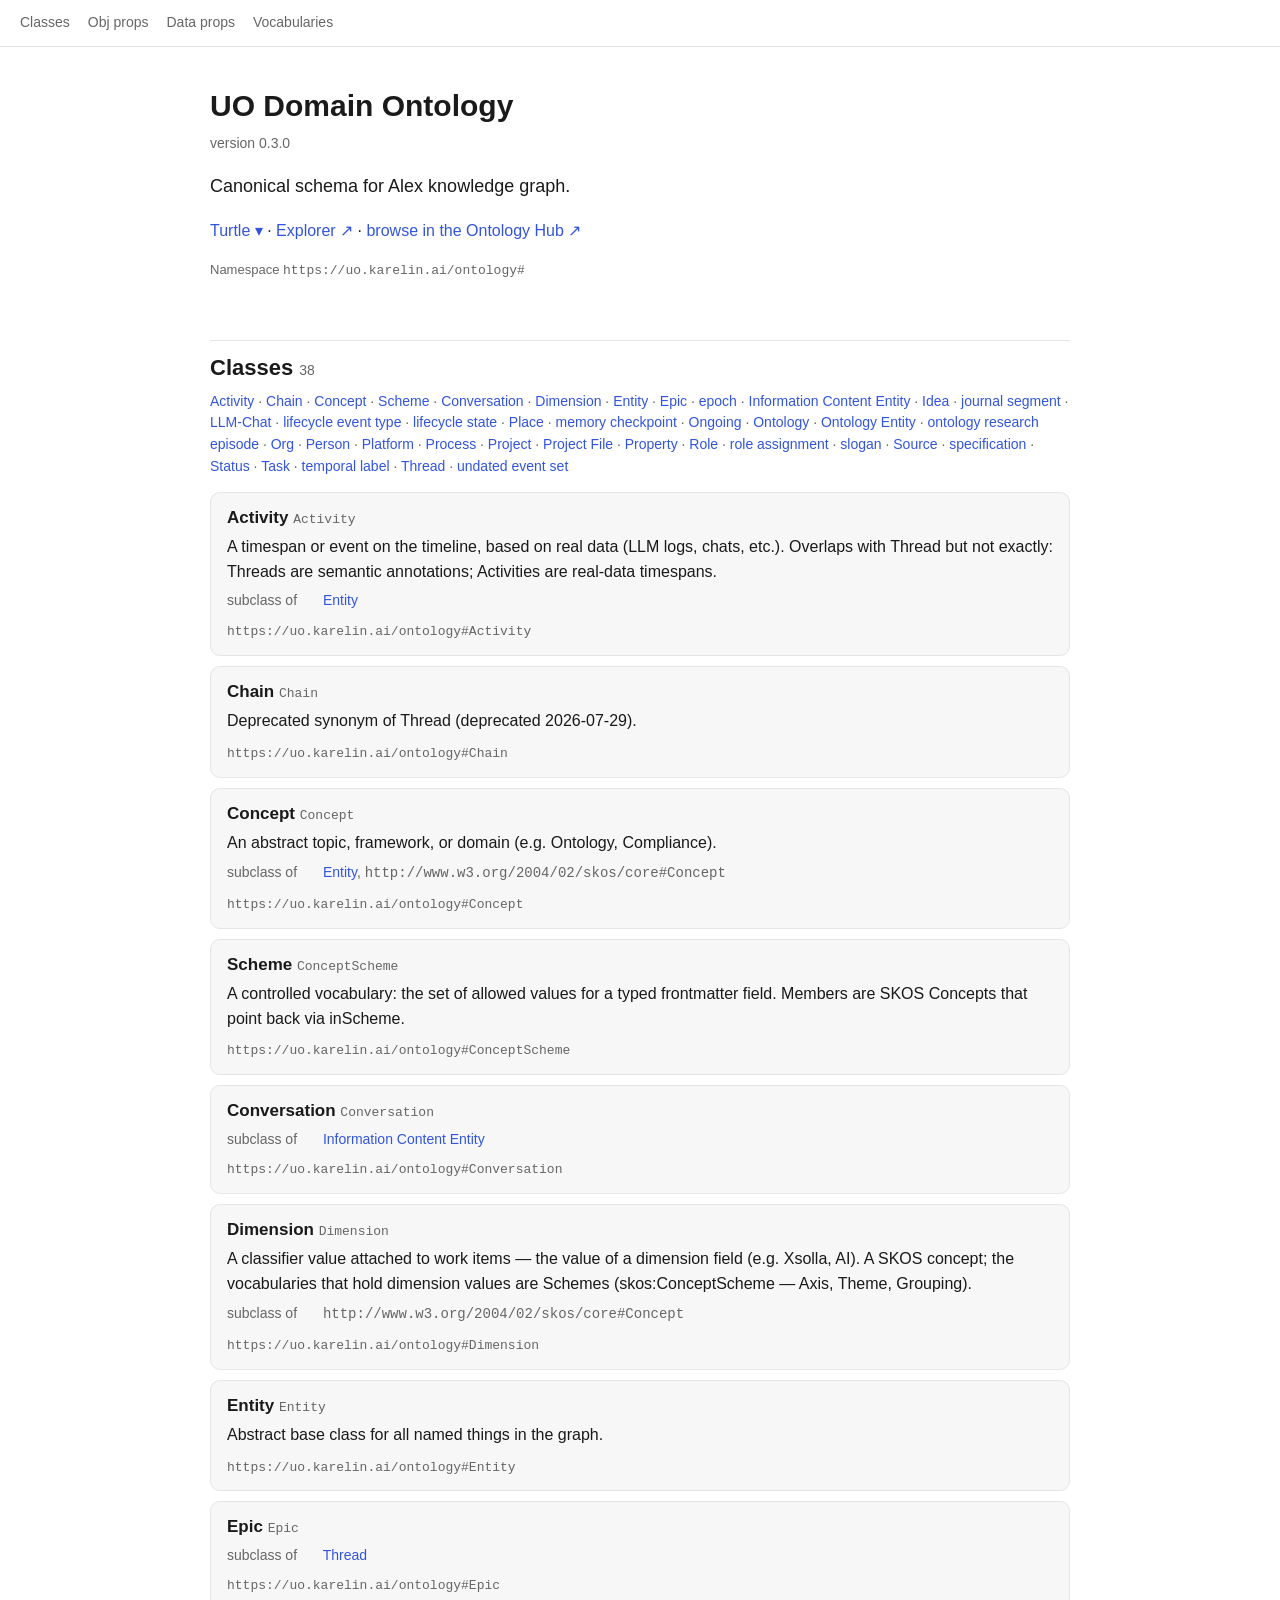
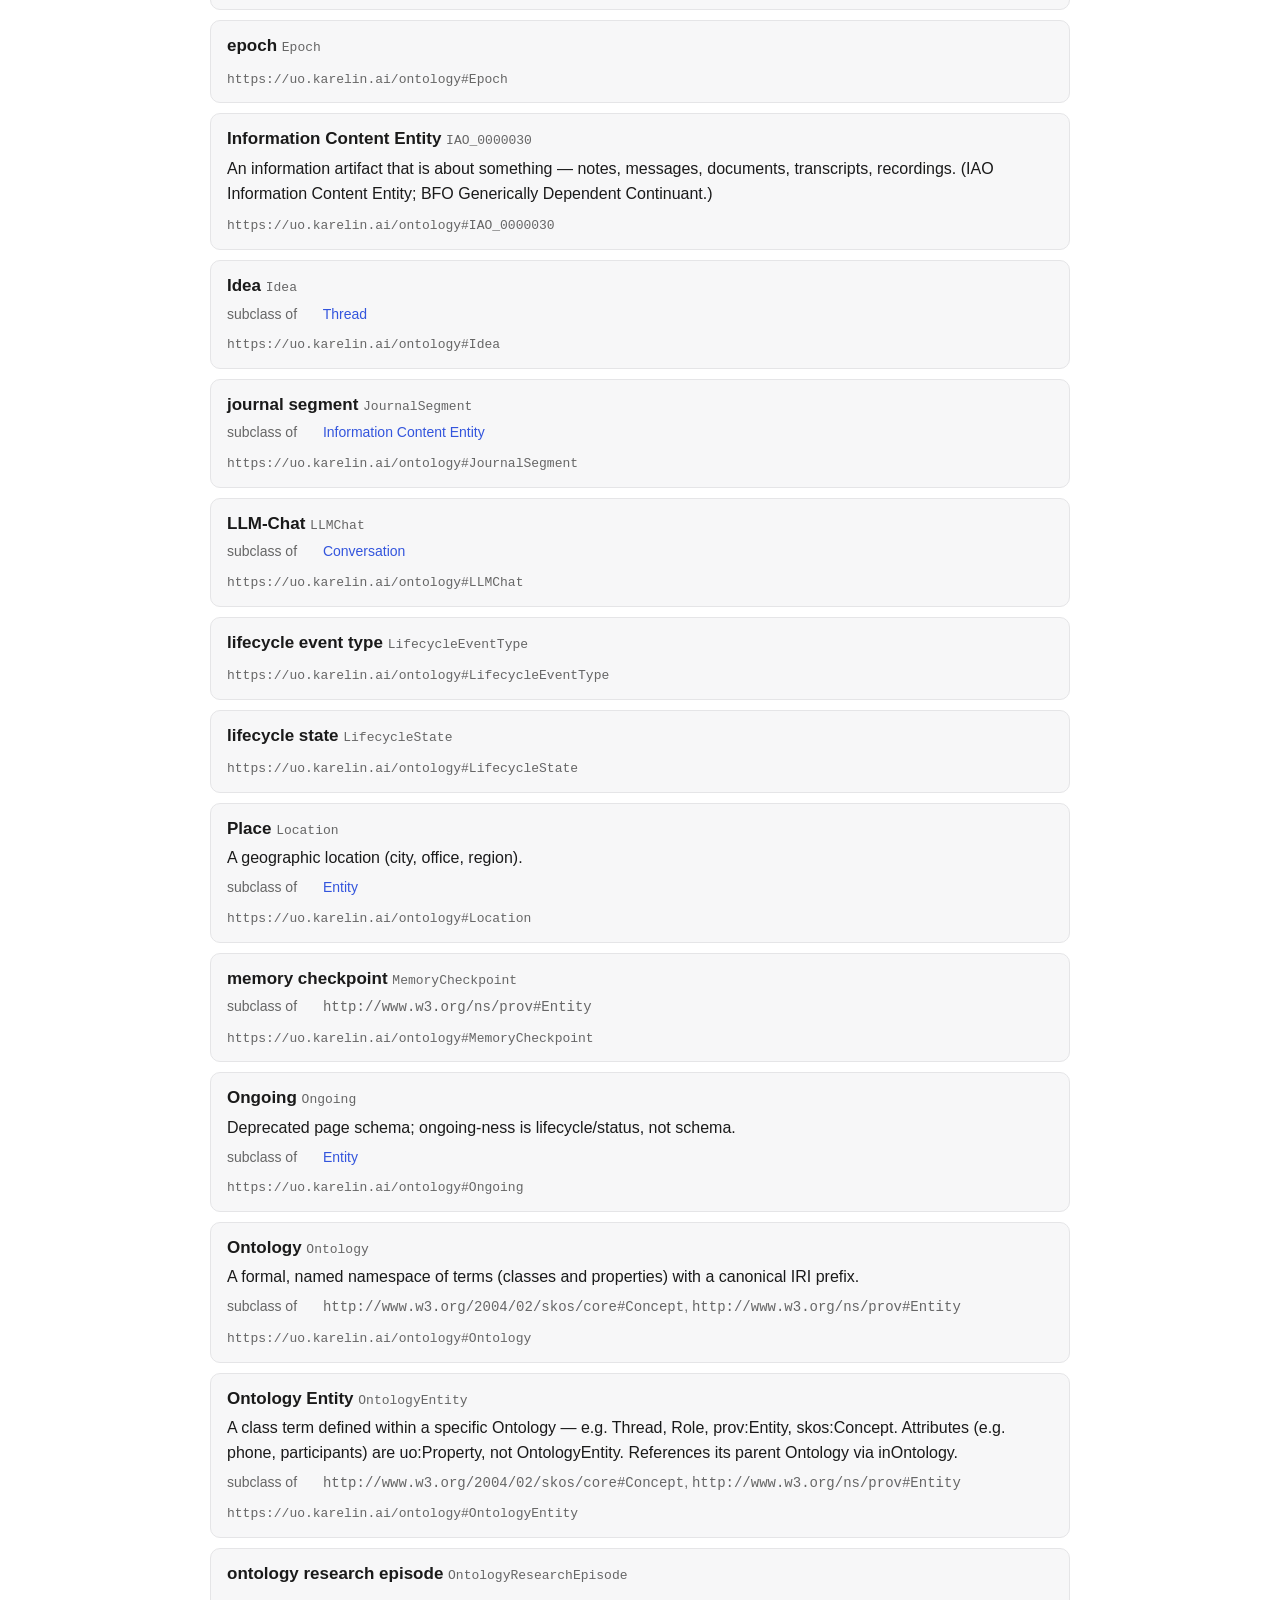
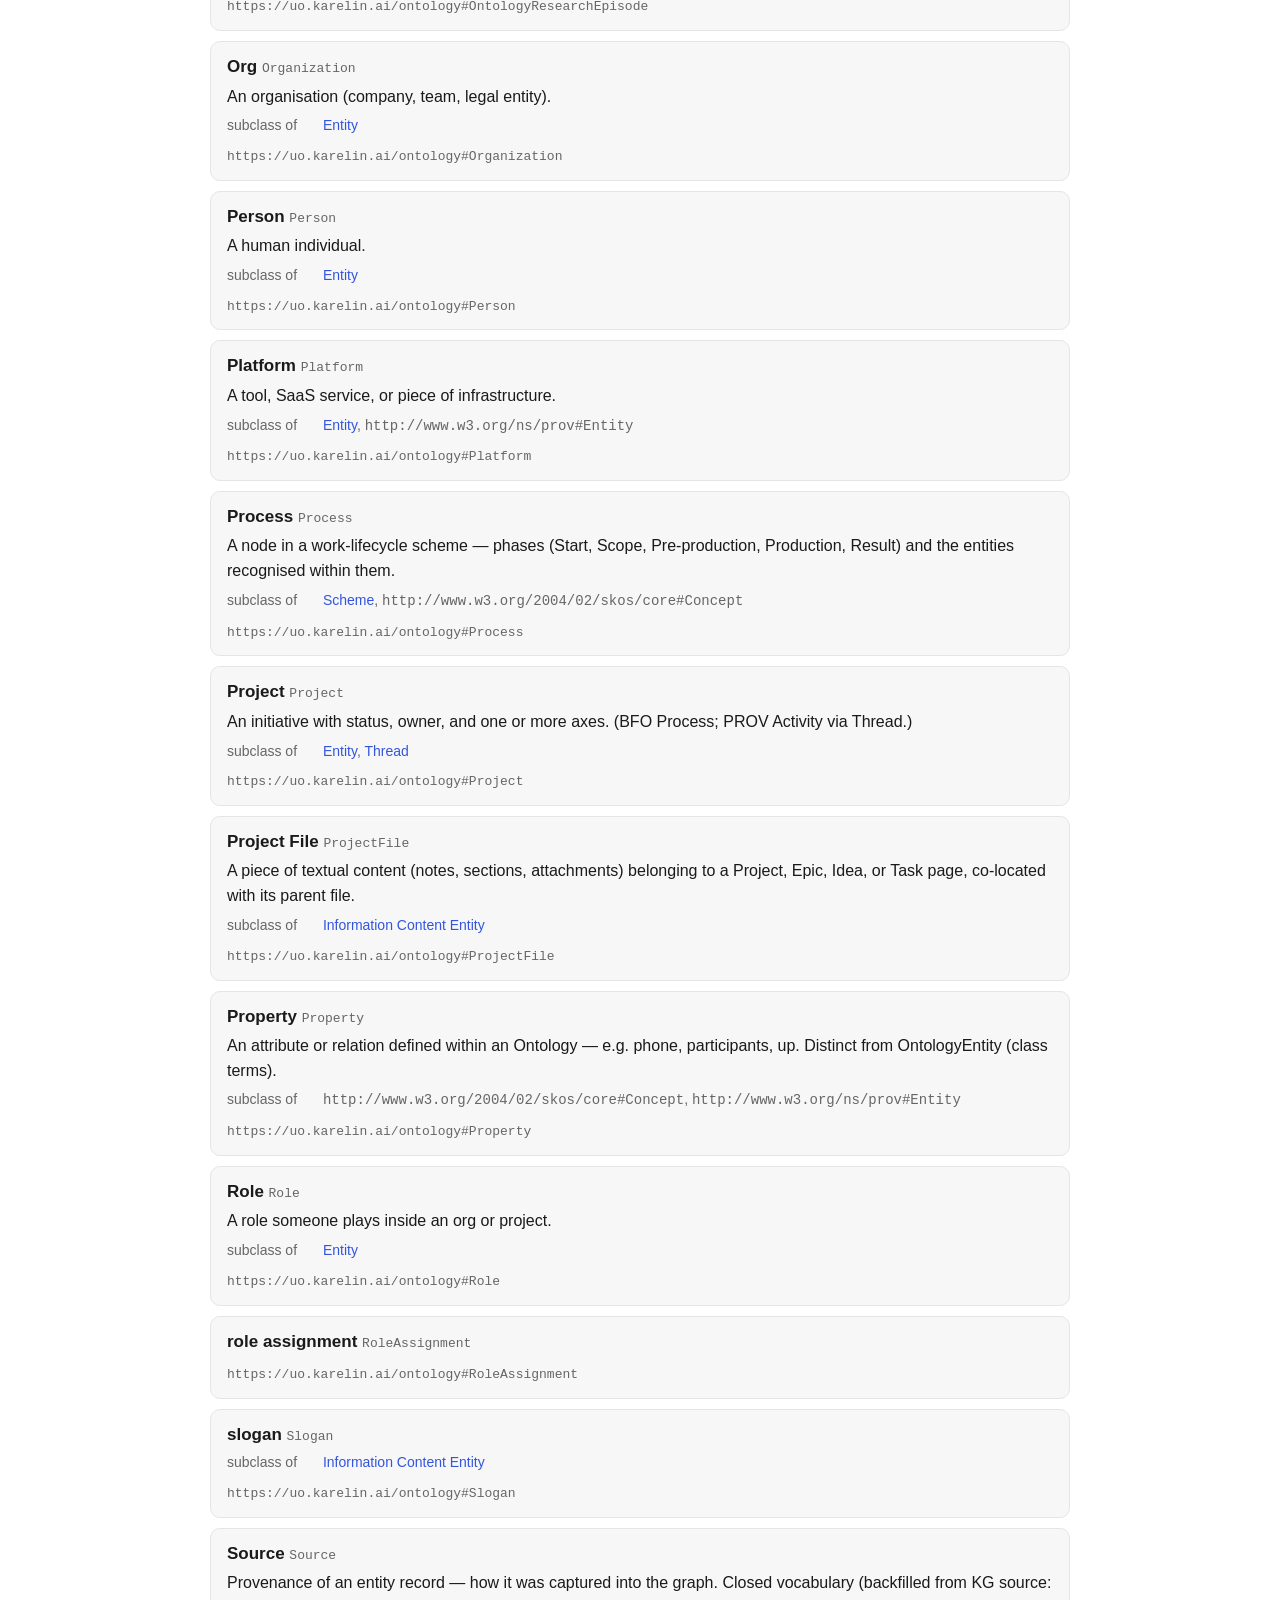
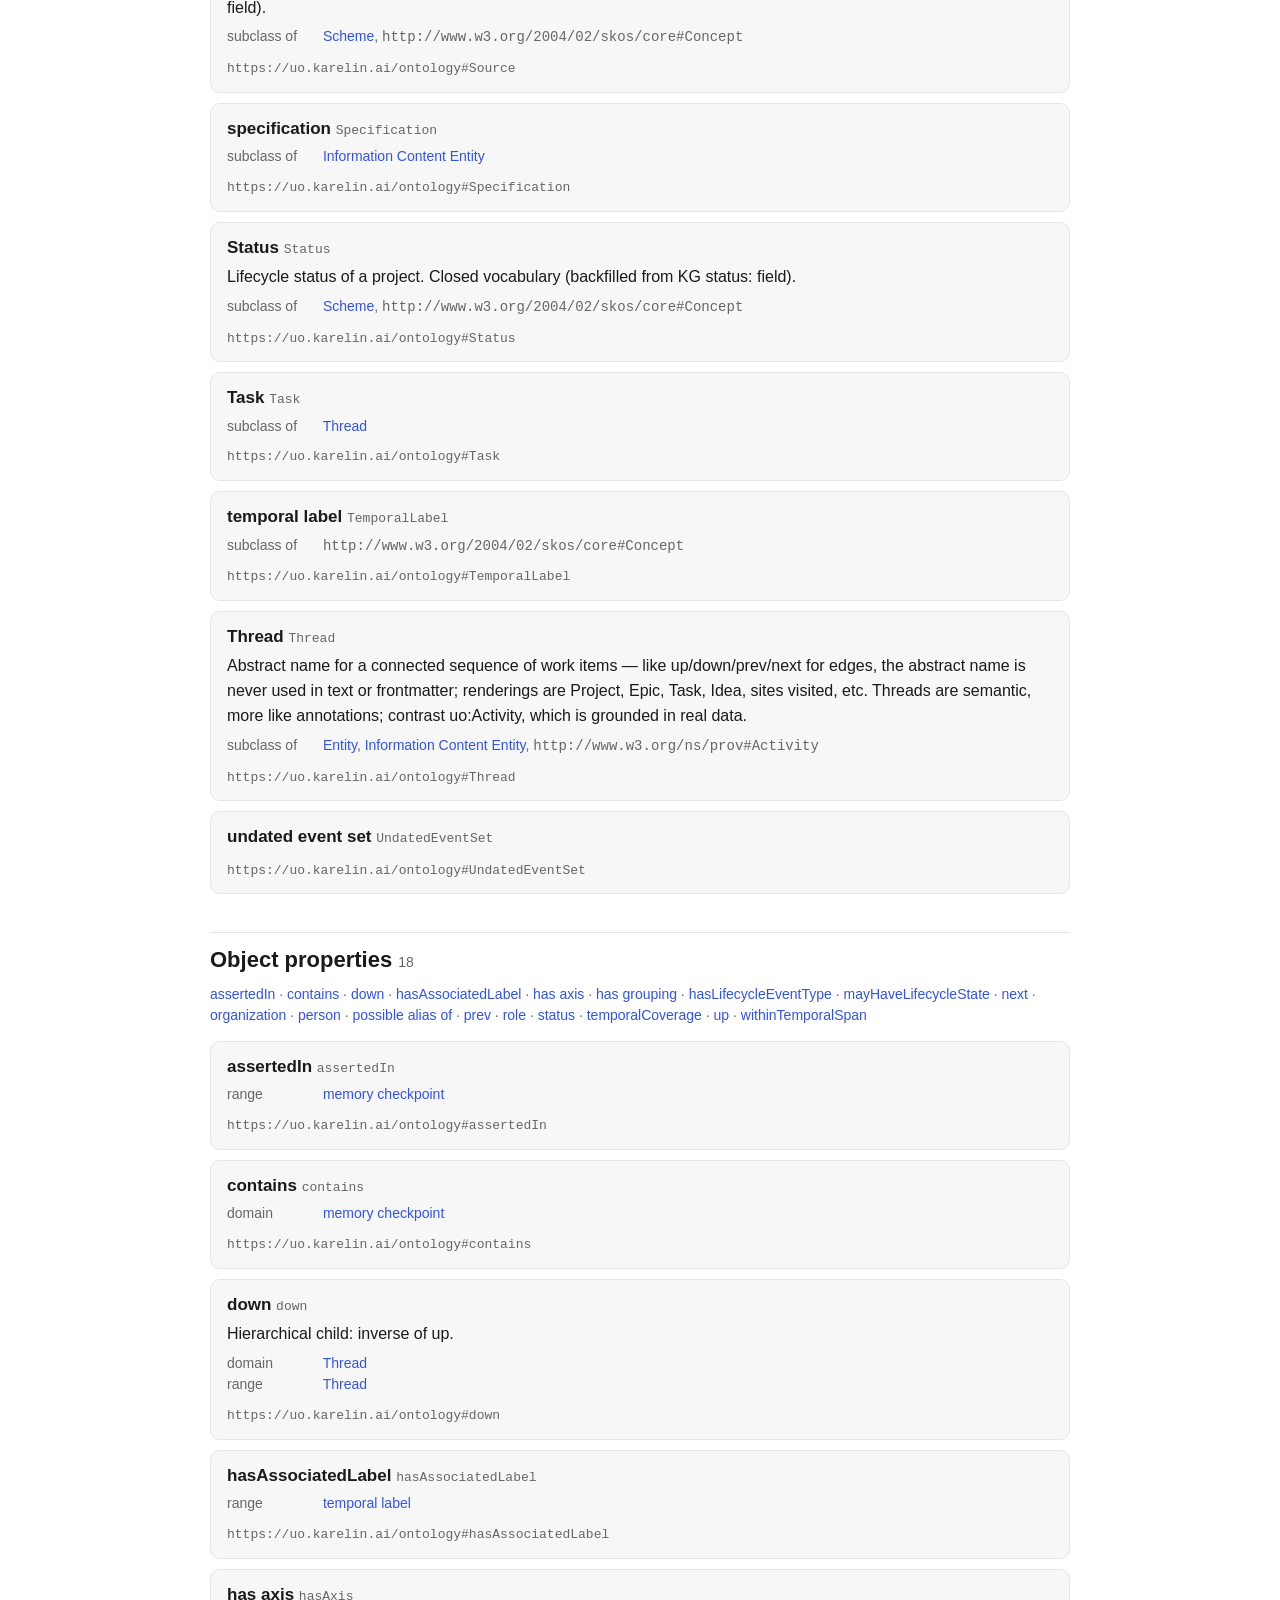
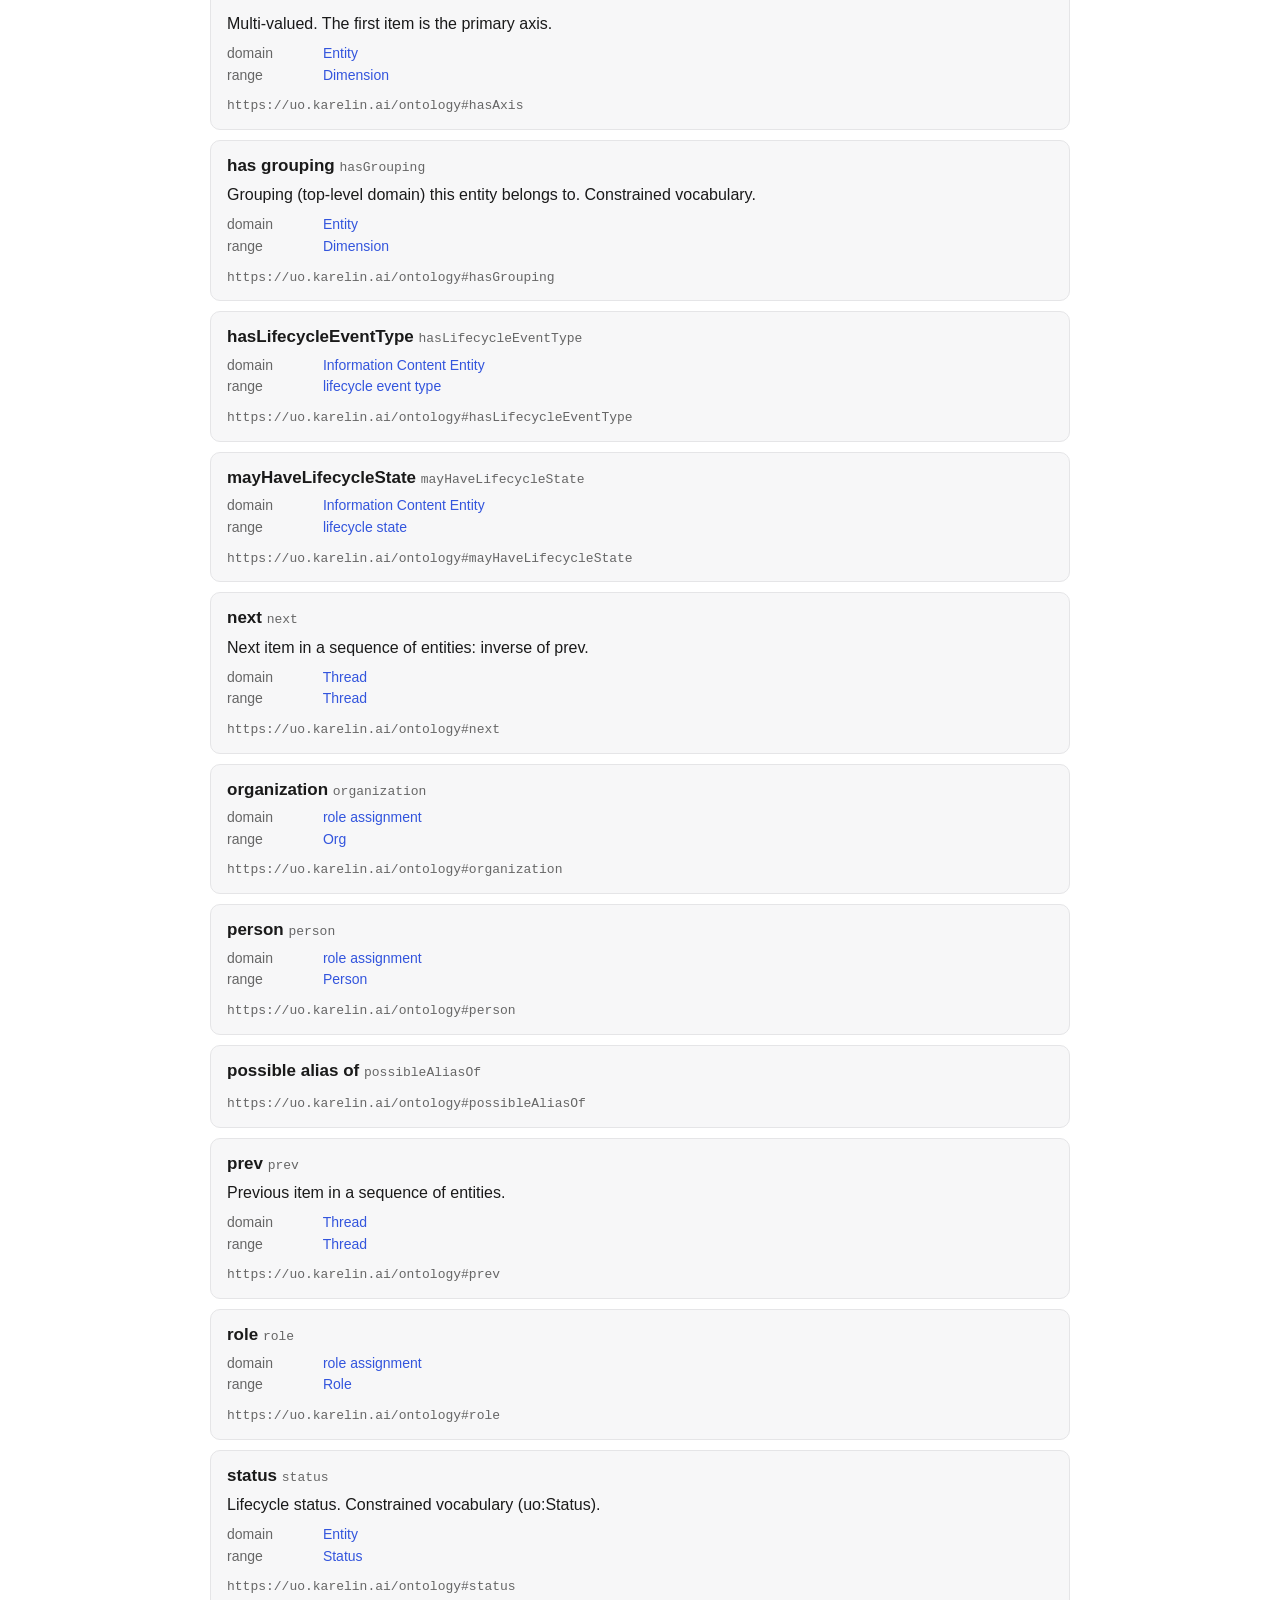
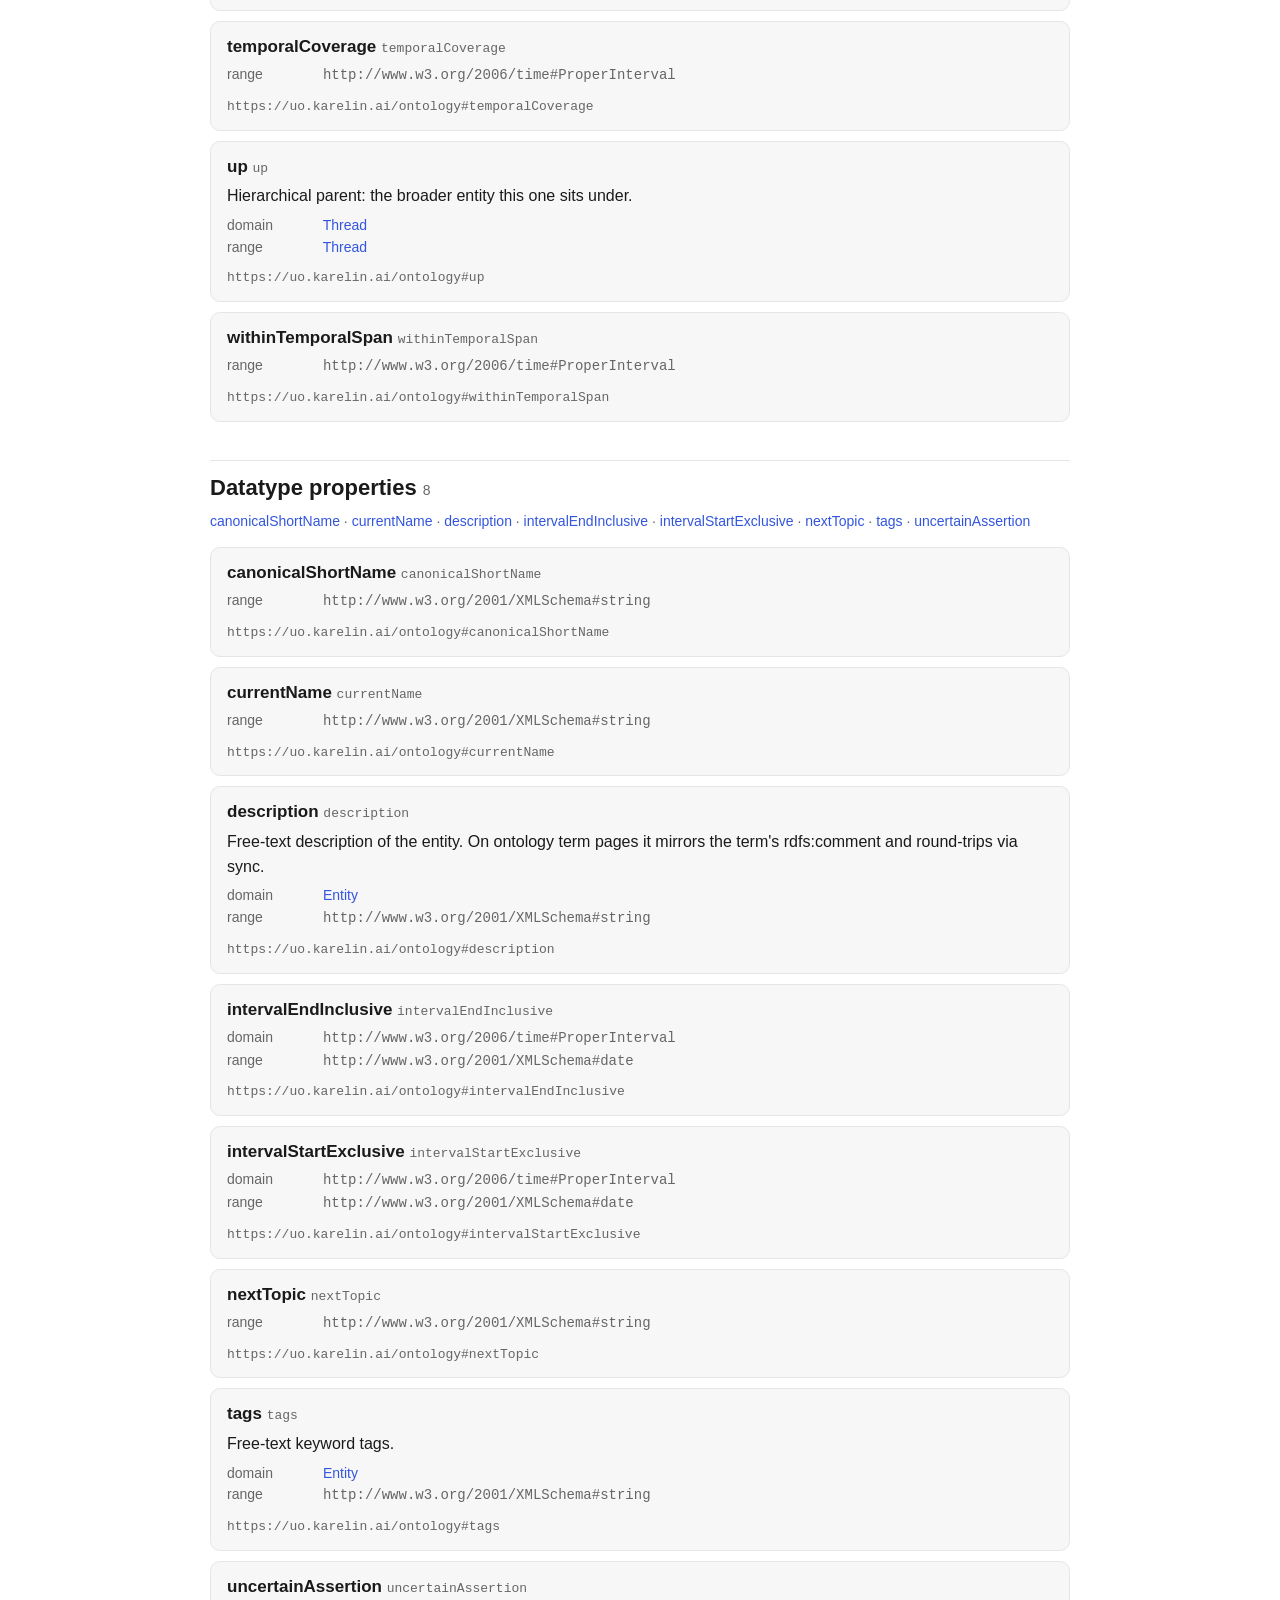
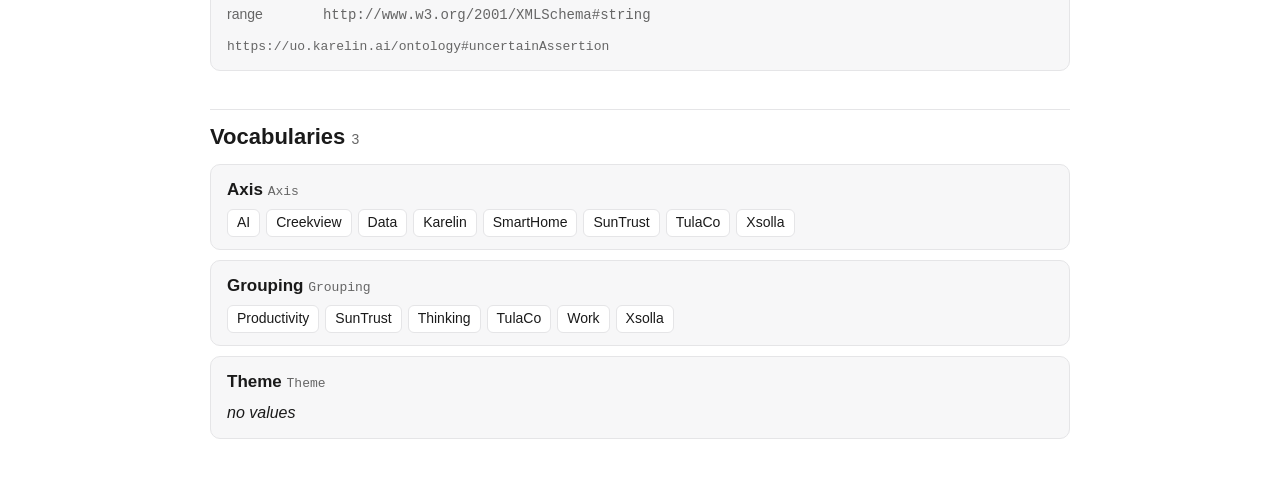
==== commit fcd843ac: "deploy: akarelin/RAN@6a469618b04b510e2a59504bbf150ca2473ed974" ====
--- a/index.html
+++ b/index.html
@@ -22,4 +22,4 @@
 .r a{color:var(--acc);text-decoration:none}.iri{margin-top:6px}.iri code{color:var(--muted)}
 .chips{display:flex;flex-wrap:wrap;gap:6px;margin-top:6px}.chip{background:var(--bg);border:1px solid var(--line);border-radius:6px;padding:2px 9px;font-size:14px}
 code{font-family:ui-monospace,SFMono-Regular,monospace}a:target,.term:target{scroll-margin-top:60px}.term:target{outline:2px solid var(--acc)}
-</style></head><body><nav><a href="#classes">Classes</a><a href="#objectproperties">Obj props</a><a href="#datatypeproperties">Data props</a><a href="#vocabularies">Vocabularies</a></nav><div class="wrap"><header><h1>UO Domain Ontology</h1><div class="ver">version 0.3.0</div><p class="lead">Canonical schema for Alex&#x27;s personal+work knowledge graph.</p><p class="links"><a href="ontology.ttl">Turtle ▾</a> · <a href="explore/">Explorer ↗</a> · <a href="https://semantica.karel.in">browse in the Ontology Hub ↗</a></p><p class="ns">Namespace <code>https://uo.karelin.ai/ontology#</code></p></header><section id="classes"><h2>Classes <span class="n">38</span></h2><p class="toc"><a href="#Activity">Activity</a> · <a href="#Chain">Chain</a> · <a href="#Concept">Concept</a> · <a href="#ConceptScheme">Scheme</a> · <a href="#Conversation">Conversation</a> · <a href="#Dimension">Dimension</a> · <a href="#Entity">Entity</a> · <a href="#Epic">Epic</a> · <a href="#Epoch">epoch</a> · <a href="#IAO_0000030">Information Content Entity</a> · <a href="#Idea">Idea</a> · <a href="#JournalSegment">journal segment</a> · <a href="#LLMChat">LLM-Chat</a> · <a href="#LifecycleEventType">lifecycle event type</a> · <a href="#LifecycleState">lifecycle state</a> · <a href="#Location">Place</a> · <a href="#MemoryCheckpoint">memory checkpoint</a> · <a href="#Ongoing">Ongoing</a> · <a href="#Ontology">Ontology</a> · <a href="#OntologyEntity">Ontology Entity</a> · <a href="#OntologyResearchEpisode">ontology research episode</a> · <a href="#Organization">Org</a> · <a href="#Person">Person</a> · <a href="#Platform">Platform</a> · <a href="#Process">Process</a> · <a href="#Project">Project</a> · <a href="#ProjectFile">Project File</a> · <a href="#Property">Property</a> · <a href="#Role">Role</a> · <a href="#RoleAssignment">role assignment</a> · <a href="#Slogan">slogan</a> · <a href="#Source">Source</a> · <a href="#Specification">specification</a> · <a href="#Status">Status</a> · <a href="#Task">Task</a> · <a href="#TemporalLabel">temporal label</a> · <a href="#Thread">Thread</a> · <a href="#UndatedEventSet">undated event set</a></p><div class="term" id="Activity"><h3>Activity <span class="ln">Activity</span></h3><div class="c">A timespan or event on the timeline, based on real data (LLM logs, chats, etc.). Overlaps with Thread but not exactly: Threads are semantic annotations; Activities are real-data timespans.</div><div class="r"><span class="k">subclass of</span> <a href="#Entity">Entity</a></div><div class="iri"><code>https://uo.karelin.ai/ontology#Activity</code></div></div><div class="term" id="Chain"><h3>Chain <span class="ln">Chain</span></h3><div class="c">Deprecated synonym of Thread (deprecated 2026-07-29).</div><div class="iri"><code>https://uo.karelin.ai/ontology#Chain</code></div></div><div class="term" id="Concept"><h3>Concept <span class="ln">Concept</span></h3><div class="c">An abstract topic, framework, or domain (e.g. Ontology, Compliance).</div><div class="r"><span class="k">subclass of</span> <a href="#Entity">Entity</a>, <code>http://www.w3.org/2004/02/skos/core#Concept</code></div><div class="iri"><code>https://uo.karelin.ai/ontology#Concept</code></div></div><div class="term" id="ConceptScheme"><h3>Scheme <span class="ln">ConceptScheme</span></h3><div class="c">A controlled vocabulary: the set of allowed values for a typed frontmatter field. Members are SKOS Concepts that point back via inScheme.</div><div class="iri"><code>https://uo.karelin.ai/ontology#ConceptScheme</code></div></div><div class="term" id="Conversation"><h3>Conversation <span class="ln">Conversation</span></h3><div class="r"><span class="k">subclass of</span> <a href="#IAO_0000030">Information Content Entity</a></div><div class="iri"><code>https://uo.karelin.ai/ontology#Conversation</code></div></div><div class="term" id="Dimension"><h3>Dimension <span class="ln">Dimension</span></h3><div class="c">A classifier value attached to work items — the value of a dimension field (e.g. Xsolla, AI). A SKOS concept; the vocabularies that hold dimension values are Schemes (skos:ConceptScheme — Axis, Theme, Grouping).</div><div class="r"><span class="k">subclass of</span> <code>http://www.w3.org/2004/02/skos/core#Concept</code></div><div class="iri"><code>https://uo.karelin.ai/ontology#Dimension</code></div></div><div class="term" id="Entity"><h3>Entity <span class="ln">Entity</span></h3><div class="c">Abstract base class for all named things in the graph.</div><div class="iri"><code>https://uo.karelin.ai/ontology#Entity</code></div></div><div class="term" id="Epic"><h3>Epic <span class="ln">Epic</span></h3><div class="r"><span class="k">subclass of</span> <a href="#Thread">Thread</a></div><div class="iri"><code>https://uo.karelin.ai/ontology#Epic</code></div></div><div class="term" id="Epoch"><h3>epoch <span class="ln">Epoch</span></h3><div class="iri"><code>https://uo.karelin.ai/ontology#Epoch</code></div></div><div class="term" id="IAO_0000030"><h3>Information Content Entity <span class="ln">IAO_0000030</span></h3><div class="c">An information artifact that is about something — notes, messages, documents, transcripts, recordings. (IAO Information Content Entity; BFO Generically Dependent Continuant.)</div><div class="iri"><code>https://uo.karelin.ai/ontology#IAO_0000030</code></div></div><div class="term" id="Idea"><h3>Idea <span class="ln">Idea</span></h3><div class="r"><span class="k">subclass of</span> <a href="#Thread">Thread</a></div><div class="iri"><code>https://uo.karelin.ai/ontology#Idea</code></div></div><div class="term" id="JournalSegment"><h3>journal segment <span class="ln">JournalSegment</span></h3><div class="r"><span class="k">subclass of</span> <a href="#IAO_0000030">Information Content Entity</a></div><div class="iri"><code>https://uo.karelin.ai/ontology#JournalSegment</code></div></div><div class="term" id="LLMChat"><h3>LLM-Chat <span class="ln">LLMChat</span></h3><div class="r"><span class="k">subclass of</span> <a href="#Conversation">Conversation</a></div><div class="iri"><code>https://uo.karelin.ai/ontology#LLMChat</code></div></div><div class="term" id="LifecycleEventType"><h3>lifecycle event type <span class="ln">LifecycleEventType</span></h3><div class="iri"><code>https://uo.karelin.ai/ontology#LifecycleEventType</code></div></div><div class="term" id="LifecycleState"><h3>lifecycle state <span class="ln">LifecycleState</span></h3><div class="iri"><code>https://uo.karelin.ai/ontology#LifecycleState</code></div></div><div class="term" id="Location"><h3>Place <span class="ln">Location</span></h3><div class="c">A geographic location (city, office, region).</div><div class="r"><span class="k">subclass of</span> <a href="#Entity">Entity</a></div><div class="iri"><code>https://uo.karelin.ai/ontology#Location</code></div></div><div class="term" id="MemoryCheckpoint"><h3>memory checkpoint <span class="ln">MemoryCheckpoint</span></h3><div class="r"><span class="k">subclass of</span> <code>http://www.w3.org/ns/prov#Entity</code></div><div class="iri"><code>https://uo.karelin.ai/ontology#MemoryCheckpoint</code></div></div><div class="term" id="Ongoing"><h3>Ongoing <span class="ln">Ongoing</span></h3><div class="c">Deprecated page schema; ongoing-ness is lifecycle/status, not schema.</div><div class="r"><span class="k">subclass of</span> <a href="#Entity">Entity</a></div><div class="iri"><code>https://uo.karelin.ai/ontology#Ongoing</code></div></div><div class="term" id="Ontology"><h3>Ontology <span class="ln">Ontology</span></h3><div class="c">A formal, named namespace of terms (classes and properties) with a canonical IRI prefix.</div><div class="r"><span class="k">subclass of</span> <code>http://www.w3.org/2004/02/skos/core#Concept</code>, <code>http://www.w3.org/ns/prov#Entity</code></div><div class="iri"><code>https://uo.karelin.ai/ontology#Ontology</code></div></div><div class="term" id="OntologyEntity"><h3>Ontology Entity <span class="ln">OntologyEntity</span></h3><div class="c">A class term defined within a specific Ontology — e.g. Thread, Role, prov:Entity, skos:Concept. Attributes (e.g. phone, participants) are uo:Property, not OntologyEntity. References its parent Ontology via inOntology.</div><div class="r"><span class="k">subclass of</span> <code>http://www.w3.org/2004/02/skos/core#Concept</code>, <code>http://www.w3.org/ns/prov#Entity</code></div><div class="iri"><code>https://uo.karelin.ai/ontology#OntologyEntity</code></div></div><div class="term" id="OntologyResearchEpisode"><h3>ontology research episode <span class="ln">OntologyResearchEpisode</span></h3><div class="iri"><code>https://uo.karelin.ai/ontology#OntologyResearchEpisode</code></div></div><div class="term" id="Organization"><h3>Org <span class="ln">Organization</span></h3><div class="c">An organisation (company, team, legal entity).</div><div class="r"><span class="k">subclass of</span> <a href="#Entity">Entity</a></div><div class="iri"><code>https://uo.karelin.ai/ontology#Organization</code></div></div><div class="term" id="Person"><h3>Person <span class="ln">Person</span></h3><div class="c">A human individual.</div><div class="r"><span class="k">subclass of</span> <a href="#Entity">Entity</a></div><div class="iri"><code>https://uo.karelin.ai/ontology#Person</code></div></div><div class="term" id="Platform"><h3>Platform <span class="ln">Platform</span></h3><div class="c">A tool, SaaS service, or piece of infrastructure.</div><div class="r"><span class="k">subclass of</span> <a href="#Entity">Entity</a>, <code>http://www.w3.org/ns/prov#Entity</code></div><div class="iri"><code>https://uo.karelin.ai/ontology#Platform</code></div></div><div class="term" id="Process"><h3>Process <span class="ln">Process</span></h3><div class="c">A node in a work-lifecycle scheme — phases (Start, Scope, Pre-production, Production, Result) and the entities recognised within them.</div><div class="r"><span class="k">subclass of</span> <a href="#ConceptScheme">Scheme</a>, <code>http://www.w3.org/2004/02/skos/core#Concept</code></div><div class="iri"><code>https://uo.karelin.ai/ontology#Process</code></div></div><div class="term" id="Project"><h3>Project <span class="ln">Project</span></h3><div class="c">An initiative with status, owner, and one or more axes. (BFO Process; PROV Activity via Thread.)</div><div class="r"><span class="k">subclass of</span> <a href="#Entity">Entity</a>, <a href="#Thread">Thread</a></div><div class="iri"><code>https://uo.karelin.ai/ontology#Project</code></div></div><div class="term" id="ProjectFile"><h3>Project File <span class="ln">ProjectFile</span></h3><div class="c">A piece of textual content (notes, sections, attachments) belonging to a Project, Epic, Idea, or Task page, co-located with its parent file.</div><div class="r"><span class="k">subclass of</span> <a href="#IAO_0000030">Information Content Entity</a></div><div class="iri"><code>https://uo.karelin.ai/ontology#ProjectFile</code></div></div><div class="term" id="Property"><h3>Property <span class="ln">Property</span></h3><div class="c">An attribute or relation defined within an Ontology — e.g. phone, participants, up. Distinct from OntologyEntity (class terms).</div><div class="r"><span class="k">subclass of</span> <code>http://www.w3.org/2004/02/skos/core#Concept</code>, <code>http://www.w3.org/ns/prov#Entity</code></div><div class="iri"><code>https://uo.karelin.ai/ontology#Property</code></div></div><div class="term" id="Role"><h3>Role <span class="ln">Role</span></h3><div class="c">A role someone plays inside an org or project.</div><div class="r"><span class="k">subclass of</span> <a href="#Entity">Entity</a></div><div class="iri"><code>https://uo.karelin.ai/ontology#Role</code></div></div><div class="term" id="RoleAssignment"><h3>role assignment <span class="ln">RoleAssignment</span></h3><div class="iri"><code>https://uo.karelin.ai/ontology#RoleAssignment</code></div></div><div class="term" id="Slogan"><h3>slogan <span class="ln">Slogan</span></h3><div class="r"><span class="k">subclass of</span> <a href="#IAO_0000030">Information Content Entity</a></div><div class="iri"><code>https://uo.karelin.ai/ontology#Slogan</code></div></div><div class="term" id="Source"><h3>Source <span class="ln">Source</span></h3><div class="c">Provenance of an entity record — how it was captured into the graph. Closed vocabulary (backfilled from KG source: field).</div><div class="r"><span class="k">subclass of</span> <a href="#ConceptScheme">Scheme</a>, <code>http://www.w3.org/2004/02/skos/core#Concept</code></div><div class="iri"><code>https://uo.karelin.ai/ontology#Source</code></div></div><div class="term" id="Specification"><h3>specification <span class="ln">Specification</span></h3><div class="r"><span class="k">subclass of</span> <a href="#IAO_0000030">Information Content Entity</a></div><div class="iri"><code>https://uo.karelin.ai/ontology#Specification</code></div></div><div class="term" id="Status"><h3>Status <span class="ln">Status</span></h3><div class="c">Lifecycle status of a project. Closed vocabulary (backfilled from KG status: field).</div><div class="r"><span class="k">subclass of</span> <a href="#ConceptScheme">Scheme</a>, <code>http://www.w3.org/2004/02/skos/core#Concept</code></div><div class="iri"><code>https://uo.karelin.ai/ontology#Status</code></div></div><div class="term" id="Task"><h3>Task <span class="ln">Task</span></h3><div class="r"><span class="k">subclass of</span> <a href="#Thread">Thread</a></div><div class="iri"><code>https://uo.karelin.ai/ontology#Task</code></div></div><div class="term" id="TemporalLabel"><h3>temporal label <span class="ln">TemporalLabel</span></h3><div class="r"><span class="k">subclass of</span> <code>http://www.w3.org/2004/02/skos/core#Concept</code></div><div class="iri"><code>https://uo.karelin.ai/ontology#TemporalLabel</code></div></div><div class="term" id="Thread"><h3>Thread <span class="ln">Thread</span></h3><div class="c">Abstract name for a connected sequence of work items — like up/down/prev/next for edges, the abstract name is never used in text or frontmatter; renderings are Project, Epic, Task, Idea, sites visited, etc. Threads are semantic, more like annotations; contrast uo:Activity, which is grounded in real data.</div><div class="r"><span class="k">subclass of</span> <a href="#Entity">Entity</a>, <a href="#IAO_0000030">Information Content Entity</a>, <code>http://www.w3.org/ns/prov#Activity</code></div><div class="iri"><code>https://uo.karelin.ai/ontology#Thread</code></div></div><div class="term" id="UndatedEventSet"><h3>undated event set <span class="ln">UndatedEventSet</span></h3><div class="iri"><code>https://uo.karelin.ai/ontology#UndatedEventSet</code></div></div></section><section id="objectproperties"><h2>Object properties <span class="n">18</span></h2><p class="toc"><a href="#assertedIn">assertedIn</a> · <a href="#contains">contains</a> · <a href="#down">down</a> · <a href="#hasAssociatedLabel">hasAssociatedLabel</a> · <a href="#hasAxis">has axis</a> · <a href="#hasGrouping">has grouping</a> · <a href="#hasLifecycleEventType">hasLifecycleEventType</a> · <a href="#mayHaveLifecycleState">mayHaveLifecycleState</a> · <a href="#next">next</a> · <a href="#organization">organization</a> · <a href="#person">person</a> · <a href="#possibleAliasOf">possible alias of</a> · <a href="#prev">prev</a> · <a href="#role">role</a> · <a href="#status">status</a> · <a href="#temporalCoverage">temporalCoverage</a> · <a href="#up">up</a> · <a href="#withinTemporalSpan">withinTemporalSpan</a></p><div class="term" id="assertedIn"><h3>assertedIn <span class="ln">assertedIn</span></h3><div class="r"><span class="k">range</span> <a href="#MemoryCheckpoint">memory checkpoint</a></div><div class="iri"><code>https://uo.karelin.ai/ontology#assertedIn</code></div></div><div class="term" id="contains"><h3>contains <span class="ln">contains</span></h3><div class="r"><span class="k">domain</span> <a href="#MemoryCheckpoint">memory checkpoint</a></div><div class="iri"><code>https://uo.karelin.ai/ontology#contains</code></div></div><div class="term" id="down"><h3>down <span class="ln">down</span></h3><div class="c">Hierarchical child: inverse of up.</div><div class="r"><span class="k">domain</span> <a href="#Thread">Thread</a></div><div class="r"><span class="k">range</span> <a href="#Thread">Thread</a></div><div class="iri"><code>https://uo.karelin.ai/ontology#down</code></div></div><div class="term" id="hasAssociatedLabel"><h3>hasAssociatedLabel <span class="ln">hasAssociatedLabel</span></h3><div class="r"><span class="k">range</span> <a href="#TemporalLabel">temporal label</a></div><div class="iri"><code>https://uo.karelin.ai/ontology#hasAssociatedLabel</code></div></div><div class="term" id="hasAxis"><h3>has axis <span class="ln">hasAxis</span></h3><div class="c">Multi-valued. The first item is the primary axis.</div><div class="r"><span class="k">domain</span> <a href="#Entity">Entity</a></div><div class="r"><span class="k">range</span> <a href="#Dimension">Dimension</a></div><div class="iri"><code>https://uo.karelin.ai/ontology#hasAxis</code></div></div><div class="term" id="hasGrouping"><h3>has grouping <span class="ln">hasGrouping</span></h3><div class="c">Grouping (top-level domain) this entity belongs to. Constrained vocabulary.</div><div class="r"><span class="k">domain</span> <a href="#Entity">Entity</a></div><div class="r"><span class="k">range</span> <a href="#Dimension">Dimension</a></div><div class="iri"><code>https://uo.karelin.ai/ontology#hasGrouping</code></div></div><div class="term" id="hasLifecycleEventType"><h3>hasLifecycleEventType <span class="ln">hasLifecycleEventType</span></h3><div class="r"><span class="k">domain</span> <a href="#IAO_0000030">Information Content Entity</a></div><div class="r"><span class="k">range</span> <a href="#LifecycleEventType">lifecycle event type</a></div><div class="iri"><code>https://uo.karelin.ai/ontology#hasLifecycleEventType</code></div></div><div class="term" id="mayHaveLifecycleState"><h3>mayHaveLifecycleState <span class="ln">mayHaveLifecycleState</span></h3><div class="r"><span class="k">domain</span> <a href="#IAO_0000030">Information Content Entity</a></div><div class="r"><span class="k">range</span> <a href="#LifecycleState">lifecycle state</a></div><div class="iri"><code>https://uo.karelin.ai/ontology#mayHaveLifecycleState</code></div></div><div class="term" id="next"><h3>next <span class="ln">next</span></h3><div class="c">Next item in a sequence of entities: inverse of prev.</div><div class="r"><span class="k">domain</span> <a href="#Thread">Thread</a></div><div class="r"><span class="k">range</span> <a href="#Thread">Thread</a></div><div class="iri"><code>https://uo.karelin.ai/ontology#next</code></div></div><div class="term" id="organization"><h3>organization <span class="ln">organization</span></h3><div class="r"><span class="k">domain</span> <a href="#RoleAssignment">role assignment</a></div><div class="r"><span class="k">range</span> <a href="#Organization">Org</a></div><div class="iri"><code>https://uo.karelin.ai/ontology#organization</code></div></div><div class="term" id="person"><h3>person <span class="ln">person</span></h3><div class="r"><span class="k">domain</span> <a href="#RoleAssignment">role assignment</a></div><div class="r"><span class="k">range</span> <a href="#Person">Person</a></div><div class="iri"><code>https://uo.karelin.ai/ontology#person</code></div></div><div class="term" id="possibleAliasOf"><h3>possible alias of <span class="ln">possibleAliasOf</span></h3><div class="iri"><code>https://uo.karelin.ai/ontology#possibleAliasOf</code></div></div><div class="term" id="prev"><h3>prev <span class="ln">prev</span></h3><div class="c">Previous item in a sequence of entities.</div><div class="r"><span class="k">domain</span> <a href="#Thread">Thread</a></div><div class="r"><span class="k">range</span> <a href="#Thread">Thread</a></div><div class="iri"><code>https://uo.karelin.ai/ontology#prev</code></div></div><div class="term" id="role"><h3>role <span class="ln">role</span></h3><div class="r"><span class="k">domain</span> <a href="#RoleAssignment">role assignment</a></div><div class="r"><span class="k">range</span> <a href="#Role">Role</a></div><div class="iri"><code>https://uo.karelin.ai/ontology#role</code></div></div><div class="term" id="status"><h3>status <span class="ln">status</span></h3><div class="c">Lifecycle status. Constrained vocabulary (uo:Status).</div><div class="r"><span class="k">domain</span> <a href="#Entity">Entity</a></div><div class="r"><span class="k">range</span> <a href="#Status">Status</a></div><div class="iri"><code>https://uo.karelin.ai/ontology#status</code></div></div><div class="term" id="temporalCoverage"><h3>temporalCoverage <span class="ln">temporalCoverage</span></h3><div class="r"><span class="k">range</span> <code>http://www.w3.org/2006/time#ProperInterval</code></div><div class="iri"><code>https://uo.karelin.ai/ontology#temporalCoverage</code></div></div><div class="term" id="up"><h3>up <span class="ln">up</span></h3><div class="c">Hierarchical parent: the broader entity this one sits under.</div><div class="r"><span class="k">domain</span> <a href="#Thread">Thread</a></div><div class="r"><span class="k">range</span> <a href="#Thread">Thread</a></div><div class="iri"><code>https://uo.karelin.ai/ontology#up</code></div></div><div class="term" id="withinTemporalSpan"><h3>withinTemporalSpan <span class="ln">withinTemporalSpan</span></h3><div class="r"><span class="k">range</span> <code>http://www.w3.org/2006/time#ProperInterval</code></div><div class="iri"><code>https://uo.karelin.ai/ontology#withinTemporalSpan</code></div></div></section><section id="datatypeproperties"><h2>Datatype properties <span class="n">8</span></h2><p class="toc"><a href="#canonicalShortName">canonicalShortName</a> · <a href="#currentName">currentName</a> · <a href="#description">description</a> · <a href="#intervalEndInclusive">intervalEndInclusive</a> · <a href="#intervalStartExclusive">intervalStartExclusive</a> · <a href="#nextTopic">nextTopic</a> · <a href="#tags">tags</a> · <a href="#uncertainAssertion">uncertainAssertion</a></p><div class="term" id="canonicalShortName"><h3>canonicalShortName <span class="ln">canonicalShortName</span></h3><div class="r"><span class="k">range</span> <code>http://www.w3.org/2001/XMLSchema#string</code></div><div class="iri"><code>https://uo.karelin.ai/ontology#canonicalShortName</code></div></div><div class="term" id="currentName"><h3>currentName <span class="ln">currentName</span></h3><div class="r"><span class="k">range</span> <code>http://www.w3.org/2001/XMLSchema#string</code></div><div class="iri"><code>https://uo.karelin.ai/ontology#currentName</code></div></div><div class="term" id="description"><h3>description <span class="ln">description</span></h3><div class="c">Free-text description of the entity. On ontology term pages it mirrors the term&#x27;s rdfs:comment and round-trips via sync.</div><div class="r"><span class="k">domain</span> <a href="#Entity">Entity</a></div><div class="r"><span class="k">range</span> <code>http://www.w3.org/2001/XMLSchema#string</code></div><div class="iri"><code>https://uo.karelin.ai/ontology#description</code></div></div><div class="term" id="intervalEndInclusive"><h3>intervalEndInclusive <span class="ln">intervalEndInclusive</span></h3><div class="r"><span class="k">domain</span> <code>http://www.w3.org/2006/time#ProperInterval</code></div><div class="r"><span class="k">range</span> <code>http://www.w3.org/2001/XMLSchema#date</code></div><div class="iri"><code>https://uo.karelin.ai/ontology#intervalEndInclusive</code></div></div><div class="term" id="intervalStartExclusive"><h3>intervalStartExclusive <span class="ln">intervalStartExclusive</span></h3><div class="r"><span class="k">domain</span> <code>http://www.w3.org/2006/time#ProperInterval</code></div><div class="r"><span class="k">range</span> <code>http://www.w3.org/2001/XMLSchema#date</code></div><div class="iri"><code>https://uo.karelin.ai/ontology#intervalStartExclusive</code></div></div><div class="term" id="nextTopic"><h3>nextTopic <span class="ln">nextTopic</span></h3><div class="r"><span class="k">range</span> <code>http://www.w3.org/2001/XMLSchema#string</code></div><div class="iri"><code>https://uo.karelin.ai/ontology#nextTopic</code></div></div><div class="term" id="tags"><h3>tags <span class="ln">tags</span></h3><div class="c">Free-text keyword tags.</div><div class="r"><span class="k">domain</span> <a href="#Entity">Entity</a></div><div class="r"><span class="k">range</span> <code>http://www.w3.org/2001/XMLSchema#string</code></div><div class="iri"><code>https://uo.karelin.ai/ontology#tags</code></div></div><div class="term" id="uncertainAssertion"><h3>uncertainAssertion <span class="ln">uncertainAssertion</span></h3><div class="r"><span class="k">range</span> <code>http://www.w3.org/2001/XMLSchema#string</code></div><div class="iri"><code>https://uo.karelin.ai/ontology#uncertainAssertion</code></div></div></section><section id="vocabularies"><h2>Vocabularies <span class="n">3</span></h2><div class="term" id="Axis"><h3>Axis <span class="ln">Axis</span></h3><div class="chips"><span class="chip" id="AI">AI</span><span class="chip" id="Creekview">Creekview</span><span class="chip" id="Data">Data</span><span class="chip" id="Karelin">Karelin</span><span class="chip" id="SmartHome">SmartHome</span><span class="chip" id="SunTrust">SunTrust</span><span class="chip" id="TulaCo">TulaCo</span><span class="chip" id="Xsolla">Xsolla</span></div></div><div class="term" id="Grouping"><h3>Grouping <span class="ln">Grouping</span></h3><div class="chips"><span class="chip" id="Productivity">Productivity</span><span class="chip" id="SunTrust">SunTrust</span><span class="chip" id="Thinking">Thinking</span><span class="chip" id="TulaCo">TulaCo</span><span class="chip" id="Work">Work</span><span class="chip" id="Xsolla">Xsolla</span></div></div><div class="term" id="Theme"><h3>Theme <span class="ln">Theme</span></h3><div class="chips"><em>no values</em></div></div></section></div></body></html>+</style></head><body><nav><a href="#classes">Classes</a><a href="#objectproperties">Obj props</a><a href="#datatypeproperties">Data props</a><a href="#vocabularies">Vocabularies</a></nav><div class="wrap"><header><h1>UO Domain Ontology</h1><div class="ver">version 0.3.0</div><p class="lead">Canonical schema for Alex knowledge graph.</p><p class="links"><a href="ontology.ttl">Turtle ▾</a> · <a href="explore/">Explorer ↗</a> · <a href="https://semantica.karel.in">browse in the Ontology Hub ↗</a></p><p class="ns">Namespace <code>https://uo.karelin.ai/ontology#</code></p></header><section id="classes"><h2>Classes <span class="n">38</span></h2><p class="toc"><a href="#Activity">Activity</a> · <a href="#Chain">Chain</a> · <a href="#Concept">Concept</a> · <a href="#ConceptScheme">Scheme</a> · <a href="#Conversation">Conversation</a> · <a href="#Dimension">Dimension</a> · <a href="#Entity">Entity</a> · <a href="#Epic">Epic</a> · <a href="#Epoch">epoch</a> · <a href="#IAO_0000030">Information Content Entity</a> · <a href="#Idea">Idea</a> · <a href="#JournalSegment">journal segment</a> · <a href="#LLMChat">LLM-Chat</a> · <a href="#LifecycleEventType">lifecycle event type</a> · <a href="#LifecycleState">lifecycle state</a> · <a href="#Location">Place</a> · <a href="#MemoryCheckpoint">memory checkpoint</a> · <a href="#Ongoing">Ongoing</a> · <a href="#Ontology">Ontology</a> · <a href="#OntologyEntity">Ontology Entity</a> · <a href="#OntologyResearchEpisode">ontology research episode</a> · <a href="#Organization">Org</a> · <a href="#Person">Person</a> · <a href="#Platform">Platform</a> · <a href="#Process">Process</a> · <a href="#Project">Project</a> · <a href="#ProjectFile">Project File</a> · <a href="#Property">Property</a> · <a href="#Role">Role</a> · <a href="#RoleAssignment">role assignment</a> · <a href="#Slogan">slogan</a> · <a href="#Source">Source</a> · <a href="#Specification">specification</a> · <a href="#Status">Status</a> · <a href="#Task">Task</a> · <a href="#TemporalLabel">temporal label</a> · <a href="#Thread">Thread</a> · <a href="#UndatedEventSet">undated event set</a></p><div class="term" id="Activity"><h3>Activity <span class="ln">Activity</span></h3><div class="c">A timespan or event on the timeline, based on real data (LLM logs, chats, etc.). Overlaps with Thread but not exactly: Threads are semantic annotations; Activities are real-data timespans.</div><div class="r"><span class="k">subclass of</span> <a href="#Entity">Entity</a></div><div class="iri"><code>https://uo.karelin.ai/ontology#Activity</code></div></div><div class="term" id="Chain"><h3>Chain <span class="ln">Chain</span></h3><div class="c">Deprecated synonym of Thread (deprecated 2026-07-29).</div><div class="iri"><code>https://uo.karelin.ai/ontology#Chain</code></div></div><div class="term" id="Concept"><h3>Concept <span class="ln">Concept</span></h3><div class="c">An abstract topic, framework, or domain (e.g. Ontology, Compliance).</div><div class="r"><span class="k">subclass of</span> <a href="#Entity">Entity</a>, <code>http://www.w3.org/2004/02/skos/core#Concept</code></div><div class="iri"><code>https://uo.karelin.ai/ontology#Concept</code></div></div><div class="term" id="ConceptScheme"><h3>Scheme <span class="ln">ConceptScheme</span></h3><div class="c">A controlled vocabulary: the set of allowed values for a typed frontmatter field. Members are SKOS Concepts that point back via inScheme.</div><div class="iri"><code>https://uo.karelin.ai/ontology#ConceptScheme</code></div></div><div class="term" id="Conversation"><h3>Conversation <span class="ln">Conversation</span></h3><div class="r"><span class="k">subclass of</span> <a href="#IAO_0000030">Information Content Entity</a></div><div class="iri"><code>https://uo.karelin.ai/ontology#Conversation</code></div></div><div class="term" id="Dimension"><h3>Dimension <span class="ln">Dimension</span></h3><div class="c">A classifier value attached to work items — the value of a dimension field (e.g. Xsolla, AI). A SKOS concept; the vocabularies that hold dimension values are Schemes (skos:ConceptScheme — Axis, Theme, Grouping).</div><div class="r"><span class="k">subclass of</span> <code>http://www.w3.org/2004/02/skos/core#Concept</code></div><div class="iri"><code>https://uo.karelin.ai/ontology#Dimension</code></div></div><div class="term" id="Entity"><h3>Entity <span class="ln">Entity</span></h3><div class="c">Abstract base class for all named things in the graph.</div><div class="iri"><code>https://uo.karelin.ai/ontology#Entity</code></div></div><div class="term" id="Epic"><h3>Epic <span class="ln">Epic</span></h3><div class="r"><span class="k">subclass of</span> <a href="#Thread">Thread</a></div><div class="iri"><code>https://uo.karelin.ai/ontology#Epic</code></div></div><div class="term" id="Epoch"><h3>epoch <span class="ln">Epoch</span></h3><div class="iri"><code>https://uo.karelin.ai/ontology#Epoch</code></div></div><div class="term" id="IAO_0000030"><h3>Information Content Entity <span class="ln">IAO_0000030</span></h3><div class="c">An information artifact that is about something — notes, messages, documents, transcripts, recordings. (IAO Information Content Entity; BFO Generically Dependent Continuant.)</div><div class="iri"><code>https://uo.karelin.ai/ontology#IAO_0000030</code></div></div><div class="term" id="Idea"><h3>Idea <span class="ln">Idea</span></h3><div class="r"><span class="k">subclass of</span> <a href="#Thread">Thread</a></div><div class="iri"><code>https://uo.karelin.ai/ontology#Idea</code></div></div><div class="term" id="JournalSegment"><h3>journal segment <span class="ln">JournalSegment</span></h3><div class="r"><span class="k">subclass of</span> <a href="#IAO_0000030">Information Content Entity</a></div><div class="iri"><code>https://uo.karelin.ai/ontology#JournalSegment</code></div></div><div class="term" id="LLMChat"><h3>LLM-Chat <span class="ln">LLMChat</span></h3><div class="r"><span class="k">subclass of</span> <a href="#Conversation">Conversation</a></div><div class="iri"><code>https://uo.karelin.ai/ontology#LLMChat</code></div></div><div class="term" id="LifecycleEventType"><h3>lifecycle event type <span class="ln">LifecycleEventType</span></h3><div class="iri"><code>https://uo.karelin.ai/ontology#LifecycleEventType</code></div></div><div class="term" id="LifecycleState"><h3>lifecycle state <span class="ln">LifecycleState</span></h3><div class="iri"><code>https://uo.karelin.ai/ontology#LifecycleState</code></div></div><div class="term" id="Location"><h3>Place <span class="ln">Location</span></h3><div class="c">A geographic location (city, office, region).</div><div class="r"><span class="k">subclass of</span> <a href="#Entity">Entity</a></div><div class="iri"><code>https://uo.karelin.ai/ontology#Location</code></div></div><div class="term" id="MemoryCheckpoint"><h3>memory checkpoint <span class="ln">MemoryCheckpoint</span></h3><div class="r"><span class="k">subclass of</span> <code>http://www.w3.org/ns/prov#Entity</code></div><div class="iri"><code>https://uo.karelin.ai/ontology#MemoryCheckpoint</code></div></div><div class="term" id="Ongoing"><h3>Ongoing <span class="ln">Ongoing</span></h3><div class="c">Deprecated page schema; ongoing-ness is lifecycle/status, not schema.</div><div class="r"><span class="k">subclass of</span> <a href="#Entity">Entity</a></div><div class="iri"><code>https://uo.karelin.ai/ontology#Ongoing</code></div></div><div class="term" id="Ontology"><h3>Ontology <span class="ln">Ontology</span></h3><div class="c">A formal, named namespace of terms (classes and properties) with a canonical IRI prefix.</div><div class="r"><span class="k">subclass of</span> <code>http://www.w3.org/2004/02/skos/core#Concept</code>, <code>http://www.w3.org/ns/prov#Entity</code></div><div class="iri"><code>https://uo.karelin.ai/ontology#Ontology</code></div></div><div class="term" id="OntologyEntity"><h3>Ontology Entity <span class="ln">OntologyEntity</span></h3><div class="c">A class term defined within a specific Ontology — e.g. Thread, Role, prov:Entity, skos:Concept. Attributes (e.g. phone, participants) are uo:Property, not OntologyEntity. References its parent Ontology via inOntology.</div><div class="r"><span class="k">subclass of</span> <code>http://www.w3.org/2004/02/skos/core#Concept</code>, <code>http://www.w3.org/ns/prov#Entity</code></div><div class="iri"><code>https://uo.karelin.ai/ontology#OntologyEntity</code></div></div><div class="term" id="OntologyResearchEpisode"><h3>ontology research episode <span class="ln">OntologyResearchEpisode</span></h3><div class="iri"><code>https://uo.karelin.ai/ontology#OntologyResearchEpisode</code></div></div><div class="term" id="Organization"><h3>Org <span class="ln">Organization</span></h3><div class="c">An organisation (company, team, legal entity).</div><div class="r"><span class="k">subclass of</span> <a href="#Entity">Entity</a></div><div class="iri"><code>https://uo.karelin.ai/ontology#Organization</code></div></div><div class="term" id="Person"><h3>Person <span class="ln">Person</span></h3><div class="c">A human individual.</div><div class="r"><span class="k">subclass of</span> <a href="#Entity">Entity</a></div><div class="iri"><code>https://uo.karelin.ai/ontology#Person</code></div></div><div class="term" id="Platform"><h3>Platform <span class="ln">Platform</span></h3><div class="c">A tool, SaaS service, or piece of infrastructure.</div><div class="r"><span class="k">subclass of</span> <a href="#Entity">Entity</a>, <code>http://www.w3.org/ns/prov#Entity</code></div><div class="iri"><code>https://uo.karelin.ai/ontology#Platform</code></div></div><div class="term" id="Process"><h3>Process <span class="ln">Process</span></h3><div class="c">A node in a work-lifecycle scheme — phases (Start, Scope, Pre-production, Production, Result) and the entities recognised within them.</div><div class="r"><span class="k">subclass of</span> <a href="#ConceptScheme">Scheme</a>, <code>http://www.w3.org/2004/02/skos/core#Concept</code></div><div class="iri"><code>https://uo.karelin.ai/ontology#Process</code></div></div><div class="term" id="Project"><h3>Project <span class="ln">Project</span></h3><div class="c">An initiative with status, owner, and one or more axes. (BFO Process; PROV Activity via Thread.)</div><div class="r"><span class="k">subclass of</span> <a href="#Entity">Entity</a>, <a href="#Thread">Thread</a></div><div class="iri"><code>https://uo.karelin.ai/ontology#Project</code></div></div><div class="term" id="ProjectFile"><h3>Project File <span class="ln">ProjectFile</span></h3><div class="c">A piece of textual content (notes, sections, attachments) belonging to a Project, Epic, Idea, or Task page, co-located with its parent file.</div><div class="r"><span class="k">subclass of</span> <a href="#IAO_0000030">Information Content Entity</a></div><div class="iri"><code>https://uo.karelin.ai/ontology#ProjectFile</code></div></div><div class="term" id="Property"><h3>Property <span class="ln">Property</span></h3><div class="c">An attribute or relation defined within an Ontology — e.g. phone, participants, up. Distinct from OntologyEntity (class terms).</div><div class="r"><span class="k">subclass of</span> <code>http://www.w3.org/2004/02/skos/core#Concept</code>, <code>http://www.w3.org/ns/prov#Entity</code></div><div class="iri"><code>https://uo.karelin.ai/ontology#Property</code></div></div><div class="term" id="Role"><h3>Role <span class="ln">Role</span></h3><div class="c">A role someone plays inside an org or project.</div><div class="r"><span class="k">subclass of</span> <a href="#Entity">Entity</a></div><div class="iri"><code>https://uo.karelin.ai/ontology#Role</code></div></div><div class="term" id="RoleAssignment"><h3>role assignment <span class="ln">RoleAssignment</span></h3><div class="iri"><code>https://uo.karelin.ai/ontology#RoleAssignment</code></div></div><div class="term" id="Slogan"><h3>slogan <span class="ln">Slogan</span></h3><div class="r"><span class="k">subclass of</span> <a href="#IAO_0000030">Information Content Entity</a></div><div class="iri"><code>https://uo.karelin.ai/ontology#Slogan</code></div></div><div class="term" id="Source"><h3>Source <span class="ln">Source</span></h3><div class="c">Provenance of an entity record — how it was captured into the graph. Closed vocabulary (backfilled from KG source: field).</div><div class="r"><span class="k">subclass of</span> <a href="#ConceptScheme">Scheme</a>, <code>http://www.w3.org/2004/02/skos/core#Concept</code></div><div class="iri"><code>https://uo.karelin.ai/ontology#Source</code></div></div><div class="term" id="Specification"><h3>specification <span class="ln">Specification</span></h3><div class="r"><span class="k">subclass of</span> <a href="#IAO_0000030">Information Content Entity</a></div><div class="iri"><code>https://uo.karelin.ai/ontology#Specification</code></div></div><div class="term" id="Status"><h3>Status <span class="ln">Status</span></h3><div class="c">Lifecycle status of a project. Closed vocabulary (backfilled from KG status: field).</div><div class="r"><span class="k">subclass of</span> <a href="#ConceptScheme">Scheme</a>, <code>http://www.w3.org/2004/02/skos/core#Concept</code></div><div class="iri"><code>https://uo.karelin.ai/ontology#Status</code></div></div><div class="term" id="Task"><h3>Task <span class="ln">Task</span></h3><div class="r"><span class="k">subclass of</span> <a href="#Thread">Thread</a></div><div class="iri"><code>https://uo.karelin.ai/ontology#Task</code></div></div><div class="term" id="TemporalLabel"><h3>temporal label <span class="ln">TemporalLabel</span></h3><div class="r"><span class="k">subclass of</span> <code>http://www.w3.org/2004/02/skos/core#Concept</code></div><div class="iri"><code>https://uo.karelin.ai/ontology#TemporalLabel</code></div></div><div class="term" id="Thread"><h3>Thread <span class="ln">Thread</span></h3><div class="c">Abstract name for a connected sequence of work items — like up/down/prev/next for edges, the abstract name is never used in text or frontmatter; renderings are Project, Epic, Task, Idea, sites visited, etc. Threads are semantic, more like annotations; contrast uo:Activity, which is grounded in real data.</div><div class="r"><span class="k">subclass of</span> <a href="#Entity">Entity</a>, <a href="#IAO_0000030">Information Content Entity</a>, <code>http://www.w3.org/ns/prov#Activity</code></div><div class="iri"><code>https://uo.karelin.ai/ontology#Thread</code></div></div><div class="term" id="UndatedEventSet"><h3>undated event set <span class="ln">UndatedEventSet</span></h3><div class="iri"><code>https://uo.karelin.ai/ontology#UndatedEventSet</code></div></div></section><section id="objectproperties"><h2>Object properties <span class="n">18</span></h2><p class="toc"><a href="#assertedIn">assertedIn</a> · <a href="#contains">contains</a> · <a href="#down">down</a> · <a href="#hasAssociatedLabel">hasAssociatedLabel</a> · <a href="#hasAxis">has axis</a> · <a href="#hasGrouping">has grouping</a> · <a href="#hasLifecycleEventType">hasLifecycleEventType</a> · <a href="#mayHaveLifecycleState">mayHaveLifecycleState</a> · <a href="#next">next</a> · <a href="#organization">organization</a> · <a href="#person">person</a> · <a href="#possibleAliasOf">possible alias of</a> · <a href="#prev">prev</a> · <a href="#role">role</a> · <a href="#status">status</a> · <a href="#temporalCoverage">temporalCoverage</a> · <a href="#up">up</a> · <a href="#withinTemporalSpan">withinTemporalSpan</a></p><div class="term" id="assertedIn"><h3>assertedIn <span class="ln">assertedIn</span></h3><div class="r"><span class="k">range</span> <a href="#MemoryCheckpoint">memory checkpoint</a></div><div class="iri"><code>https://uo.karelin.ai/ontology#assertedIn</code></div></div><div class="term" id="contains"><h3>contains <span class="ln">contains</span></h3><div class="r"><span class="k">domain</span> <a href="#MemoryCheckpoint">memory checkpoint</a></div><div class="iri"><code>https://uo.karelin.ai/ontology#contains</code></div></div><div class="term" id="down"><h3>down <span class="ln">down</span></h3><div class="c">Hierarchical child: inverse of up.</div><div class="r"><span class="k">domain</span> <a href="#Thread">Thread</a></div><div class="r"><span class="k">range</span> <a href="#Thread">Thread</a></div><div class="iri"><code>https://uo.karelin.ai/ontology#down</code></div></div><div class="term" id="hasAssociatedLabel"><h3>hasAssociatedLabel <span class="ln">hasAssociatedLabel</span></h3><div class="r"><span class="k">range</span> <a href="#TemporalLabel">temporal label</a></div><div class="iri"><code>https://uo.karelin.ai/ontology#hasAssociatedLabel</code></div></div><div class="term" id="hasAxis"><h3>has axis <span class="ln">hasAxis</span></h3><div class="c">Multi-valued. The first item is the primary axis.</div><div class="r"><span class="k">domain</span> <a href="#Entity">Entity</a></div><div class="r"><span class="k">range</span> <a href="#Dimension">Dimension</a></div><div class="iri"><code>https://uo.karelin.ai/ontology#hasAxis</code></div></div><div class="term" id="hasGrouping"><h3>has grouping <span class="ln">hasGrouping</span></h3><div class="c">Grouping (top-level domain) this entity belongs to. Constrained vocabulary.</div><div class="r"><span class="k">domain</span> <a href="#Entity">Entity</a></div><div class="r"><span class="k">range</span> <a href="#Dimension">Dimension</a></div><div class="iri"><code>https://uo.karelin.ai/ontology#hasGrouping</code></div></div><div class="term" id="hasLifecycleEventType"><h3>hasLifecycleEventType <span class="ln">hasLifecycleEventType</span></h3><div class="r"><span class="k">domain</span> <a href="#IAO_0000030">Information Content Entity</a></div><div class="r"><span class="k">range</span> <a href="#LifecycleEventType">lifecycle event type</a></div><div class="iri"><code>https://uo.karelin.ai/ontology#hasLifecycleEventType</code></div></div><div class="term" id="mayHaveLifecycleState"><h3>mayHaveLifecycleState <span class="ln">mayHaveLifecycleState</span></h3><div class="r"><span class="k">domain</span> <a href="#IAO_0000030">Information Content Entity</a></div><div class="r"><span class="k">range</span> <a href="#LifecycleState">lifecycle state</a></div><div class="iri"><code>https://uo.karelin.ai/ontology#mayHaveLifecycleState</code></div></div><div class="term" id="next"><h3>next <span class="ln">next</span></h3><div class="c">Next item in a sequence of entities: inverse of prev.</div><div class="r"><span class="k">domain</span> <a href="#Thread">Thread</a></div><div class="r"><span class="k">range</span> <a href="#Thread">Thread</a></div><div class="iri"><code>https://uo.karelin.ai/ontology#next</code></div></div><div class="term" id="organization"><h3>organization <span class="ln">organization</span></h3><div class="r"><span class="k">domain</span> <a href="#RoleAssignment">role assignment</a></div><div class="r"><span class="k">range</span> <a href="#Organization">Org</a></div><div class="iri"><code>https://uo.karelin.ai/ontology#organization</code></div></div><div class="term" id="person"><h3>person <span class="ln">person</span></h3><div class="r"><span class="k">domain</span> <a href="#RoleAssignment">role assignment</a></div><div class="r"><span class="k">range</span> <a href="#Person">Person</a></div><div class="iri"><code>https://uo.karelin.ai/ontology#person</code></div></div><div class="term" id="possibleAliasOf"><h3>possible alias of <span class="ln">possibleAliasOf</span></h3><div class="iri"><code>https://uo.karelin.ai/ontology#possibleAliasOf</code></div></div><div class="term" id="prev"><h3>prev <span class="ln">prev</span></h3><div class="c">Previous item in a sequence of entities.</div><div class="r"><span class="k">domain</span> <a href="#Thread">Thread</a></div><div class="r"><span class="k">range</span> <a href="#Thread">Thread</a></div><div class="iri"><code>https://uo.karelin.ai/ontology#prev</code></div></div><div class="term" id="role"><h3>role <span class="ln">role</span></h3><div class="r"><span class="k">domain</span> <a href="#RoleAssignment">role assignment</a></div><div class="r"><span class="k">range</span> <a href="#Role">Role</a></div><div class="iri"><code>https://uo.karelin.ai/ontology#role</code></div></div><div class="term" id="status"><h3>status <span class="ln">status</span></h3><div class="c">Lifecycle status. Constrained vocabulary (uo:Status).</div><div class="r"><span class="k">domain</span> <a href="#Entity">Entity</a></div><div class="r"><span class="k">range</span> <a href="#Status">Status</a></div><div class="iri"><code>https://uo.karelin.ai/ontology#status</code></div></div><div class="term" id="temporalCoverage"><h3>temporalCoverage <span class="ln">temporalCoverage</span></h3><div class="r"><span class="k">range</span> <code>http://www.w3.org/2006/time#ProperInterval</code></div><div class="iri"><code>https://uo.karelin.ai/ontology#temporalCoverage</code></div></div><div class="term" id="up"><h3>up <span class="ln">up</span></h3><div class="c">Hierarchical parent: the broader entity this one sits under.</div><div class="r"><span class="k">domain</span> <a href="#Thread">Thread</a></div><div class="r"><span class="k">range</span> <a href="#Thread">Thread</a></div><div class="iri"><code>https://uo.karelin.ai/ontology#up</code></div></div><div class="term" id="withinTemporalSpan"><h3>withinTemporalSpan <span class="ln">withinTemporalSpan</span></h3><div class="r"><span class="k">range</span> <code>http://www.w3.org/2006/time#ProperInterval</code></div><div class="iri"><code>https://uo.karelin.ai/ontology#withinTemporalSpan</code></div></div></section><section id="datatypeproperties"><h2>Datatype properties <span class="n">8</span></h2><p class="toc"><a href="#canonicalShortName">canonicalShortName</a> · <a href="#currentName">currentName</a> · <a href="#description">description</a> · <a href="#intervalEndInclusive">intervalEndInclusive</a> · <a href="#intervalStartExclusive">intervalStartExclusive</a> · <a href="#nextTopic">nextTopic</a> · <a href="#tags">tags</a> · <a href="#uncertainAssertion">uncertainAssertion</a></p><div class="term" id="canonicalShortName"><h3>canonicalShortName <span class="ln">canonicalShortName</span></h3><div class="r"><span class="k">range</span> <code>http://www.w3.org/2001/XMLSchema#string</code></div><div class="iri"><code>https://uo.karelin.ai/ontology#canonicalShortName</code></div></div><div class="term" id="currentName"><h3>currentName <span class="ln">currentName</span></h3><div class="r"><span class="k">range</span> <code>http://www.w3.org/2001/XMLSchema#string</code></div><div class="iri"><code>https://uo.karelin.ai/ontology#currentName</code></div></div><div class="term" id="description"><h3>description <span class="ln">description</span></h3><div class="c">Free-text description of the entity. On ontology term pages it mirrors the term&#x27;s rdfs:comment and round-trips via sync.</div><div class="r"><span class="k">domain</span> <a href="#Entity">Entity</a></div><div class="r"><span class="k">range</span> <code>http://www.w3.org/2001/XMLSchema#string</code></div><div class="iri"><code>https://uo.karelin.ai/ontology#description</code></div></div><div class="term" id="intervalEndInclusive"><h3>intervalEndInclusive <span class="ln">intervalEndInclusive</span></h3><div class="r"><span class="k">domain</span> <code>http://www.w3.org/2006/time#ProperInterval</code></div><div class="r"><span class="k">range</span> <code>http://www.w3.org/2001/XMLSchema#date</code></div><div class="iri"><code>https://uo.karelin.ai/ontology#intervalEndInclusive</code></div></div><div class="term" id="intervalStartExclusive"><h3>intervalStartExclusive <span class="ln">intervalStartExclusive</span></h3><div class="r"><span class="k">domain</span> <code>http://www.w3.org/2006/time#ProperInterval</code></div><div class="r"><span class="k">range</span> <code>http://www.w3.org/2001/XMLSchema#date</code></div><div class="iri"><code>https://uo.karelin.ai/ontology#intervalStartExclusive</code></div></div><div class="term" id="nextTopic"><h3>nextTopic <span class="ln">nextTopic</span></h3><div class="r"><span class="k">range</span> <code>http://www.w3.org/2001/XMLSchema#string</code></div><div class="iri"><code>https://uo.karelin.ai/ontology#nextTopic</code></div></div><div class="term" id="tags"><h3>tags <span class="ln">tags</span></h3><div class="c">Free-text keyword tags.</div><div class="r"><span class="k">domain</span> <a href="#Entity">Entity</a></div><div class="r"><span class="k">range</span> <code>http://www.w3.org/2001/XMLSchema#string</code></div><div class="iri"><code>https://uo.karelin.ai/ontology#tags</code></div></div><div class="term" id="uncertainAssertion"><h3>uncertainAssertion <span class="ln">uncertainAssertion</span></h3><div class="r"><span class="k">range</span> <code>http://www.w3.org/2001/XMLSchema#string</code></div><div class="iri"><code>https://uo.karelin.ai/ontology#uncertainAssertion</code></div></div></section><section id="vocabularies"><h2>Vocabularies <span class="n">3</span></h2><div class="term" id="Axis"><h3>Axis <span class="ln">Axis</span></h3><div class="chips"><span class="chip" id="AI">AI</span><span class="chip" id="Creekview">Creekview</span><span class="chip" id="Data">Data</span><span class="chip" id="Karelin">Karelin</span><span class="chip" id="SmartHome">SmartHome</span><span class="chip" id="SunTrust">SunTrust</span><span class="chip" id="TulaCo">TulaCo</span><span class="chip" id="Xsolla">Xsolla</span></div></div><div class="term" id="Grouping"><h3>Grouping <span class="ln">Grouping</span></h3><div class="chips"><span class="chip" id="Productivity">Productivity</span><span class="chip" id="SunTrust">SunTrust</span><span class="chip" id="Thinking">Thinking</span><span class="chip" id="TulaCo">TulaCo</span><span class="chip" id="Work">Work</span><span class="chip" id="Xsolla">Xsolla</span></div></div><div class="term" id="Theme"><h3>Theme <span class="ln">Theme</span></h3><div class="chips"><em>no values</em></div></div></section></div></body></html>
